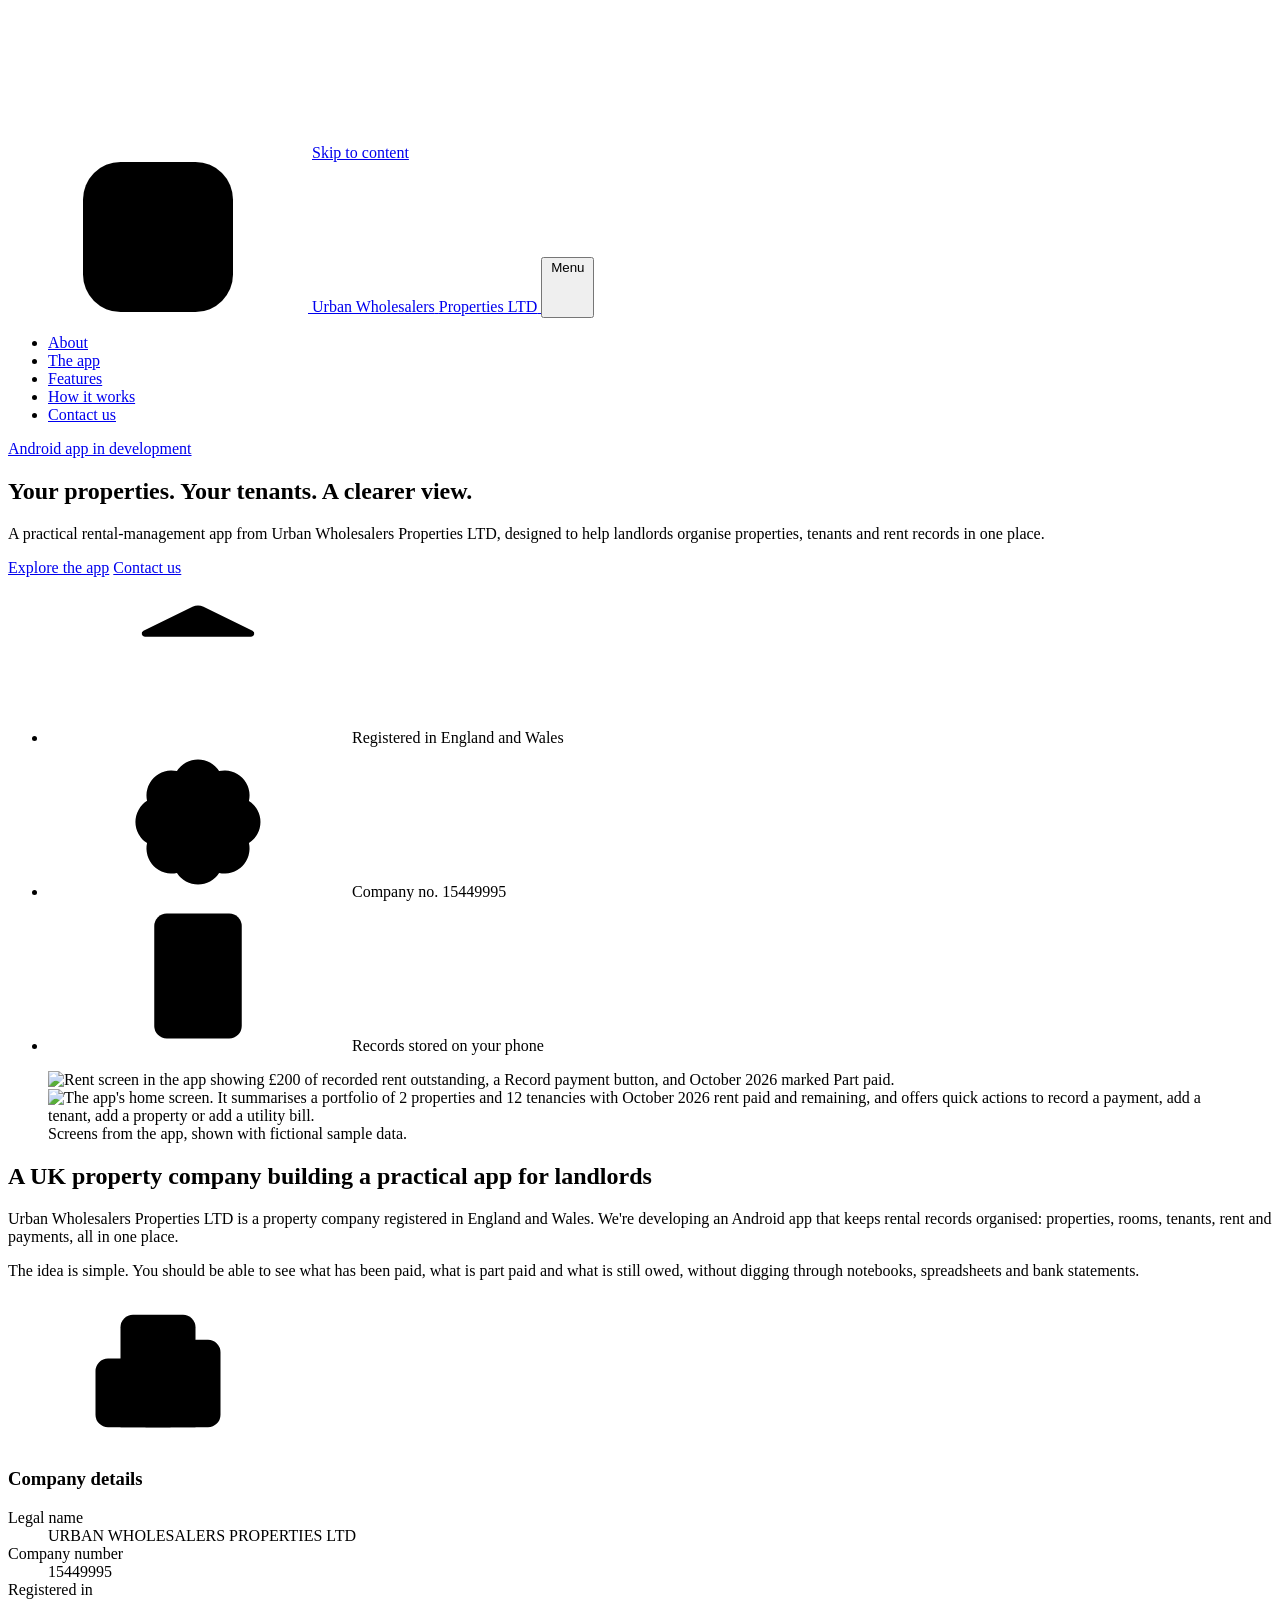
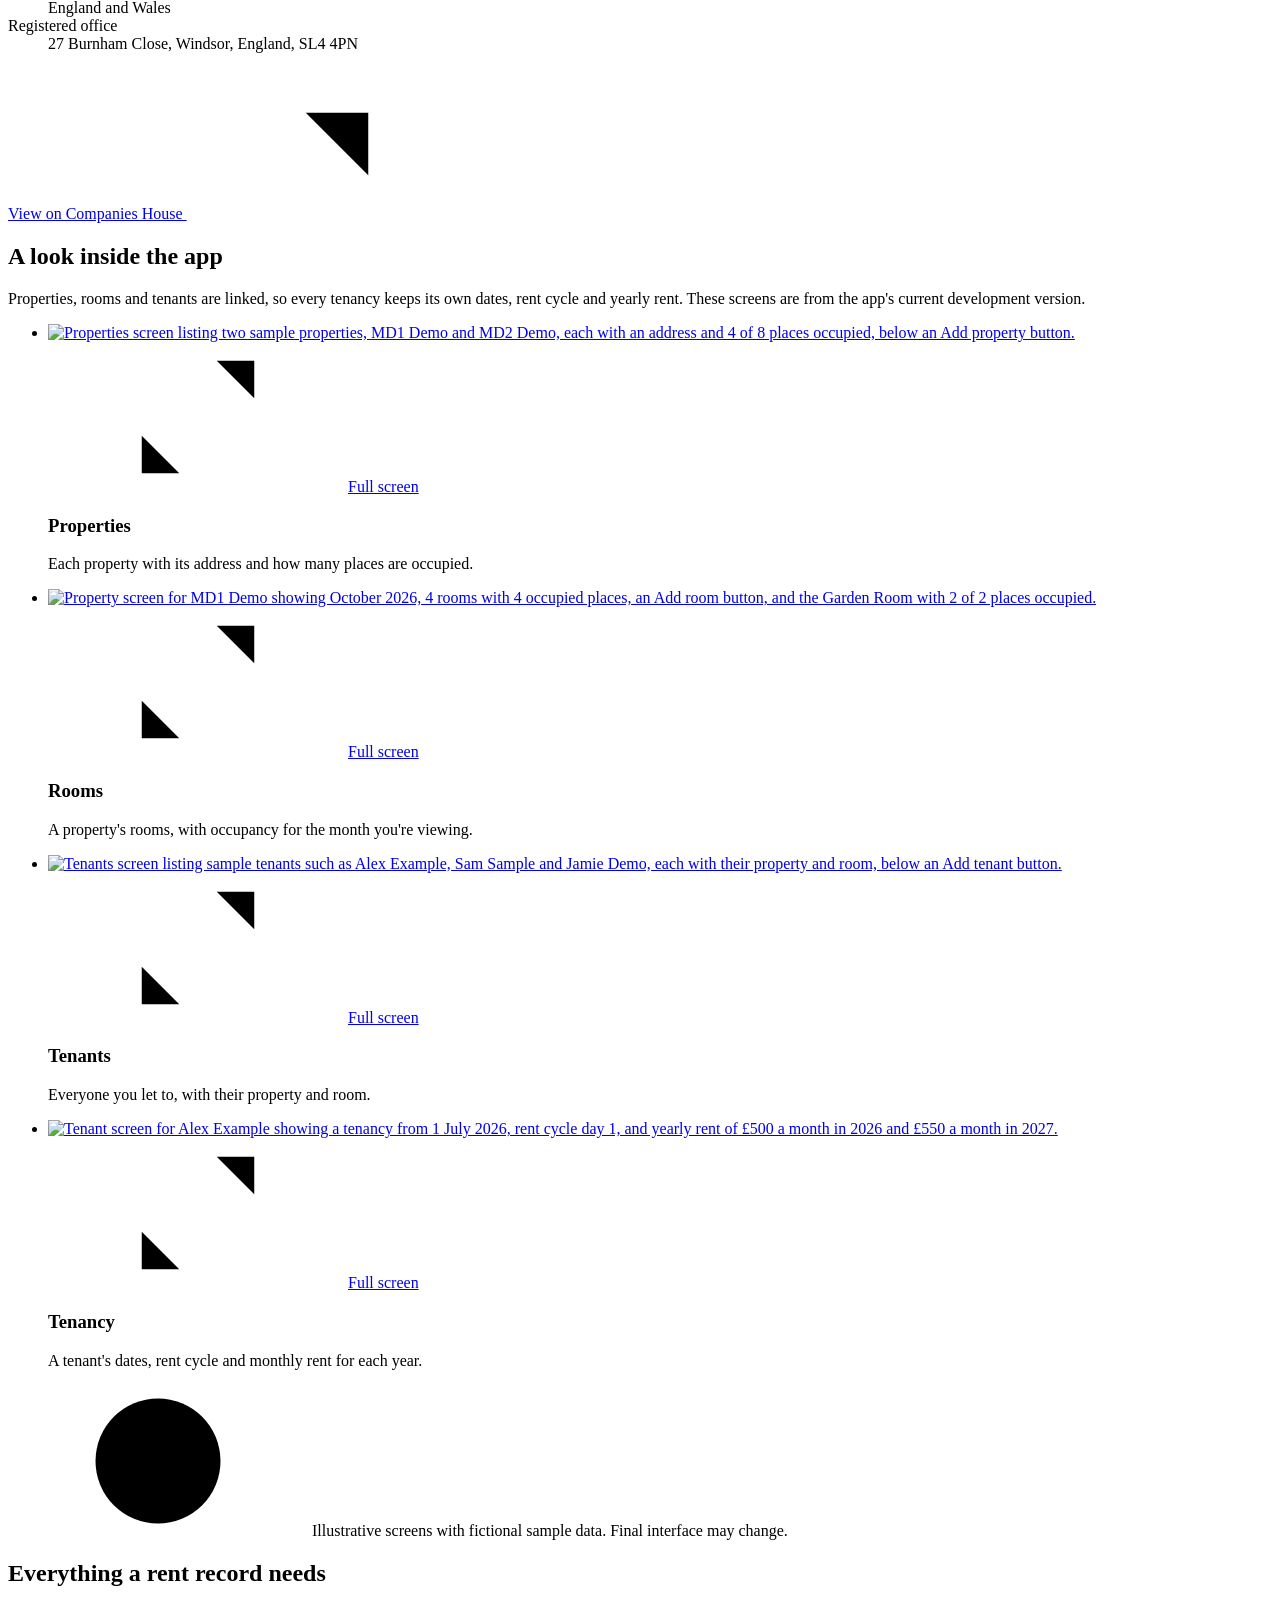
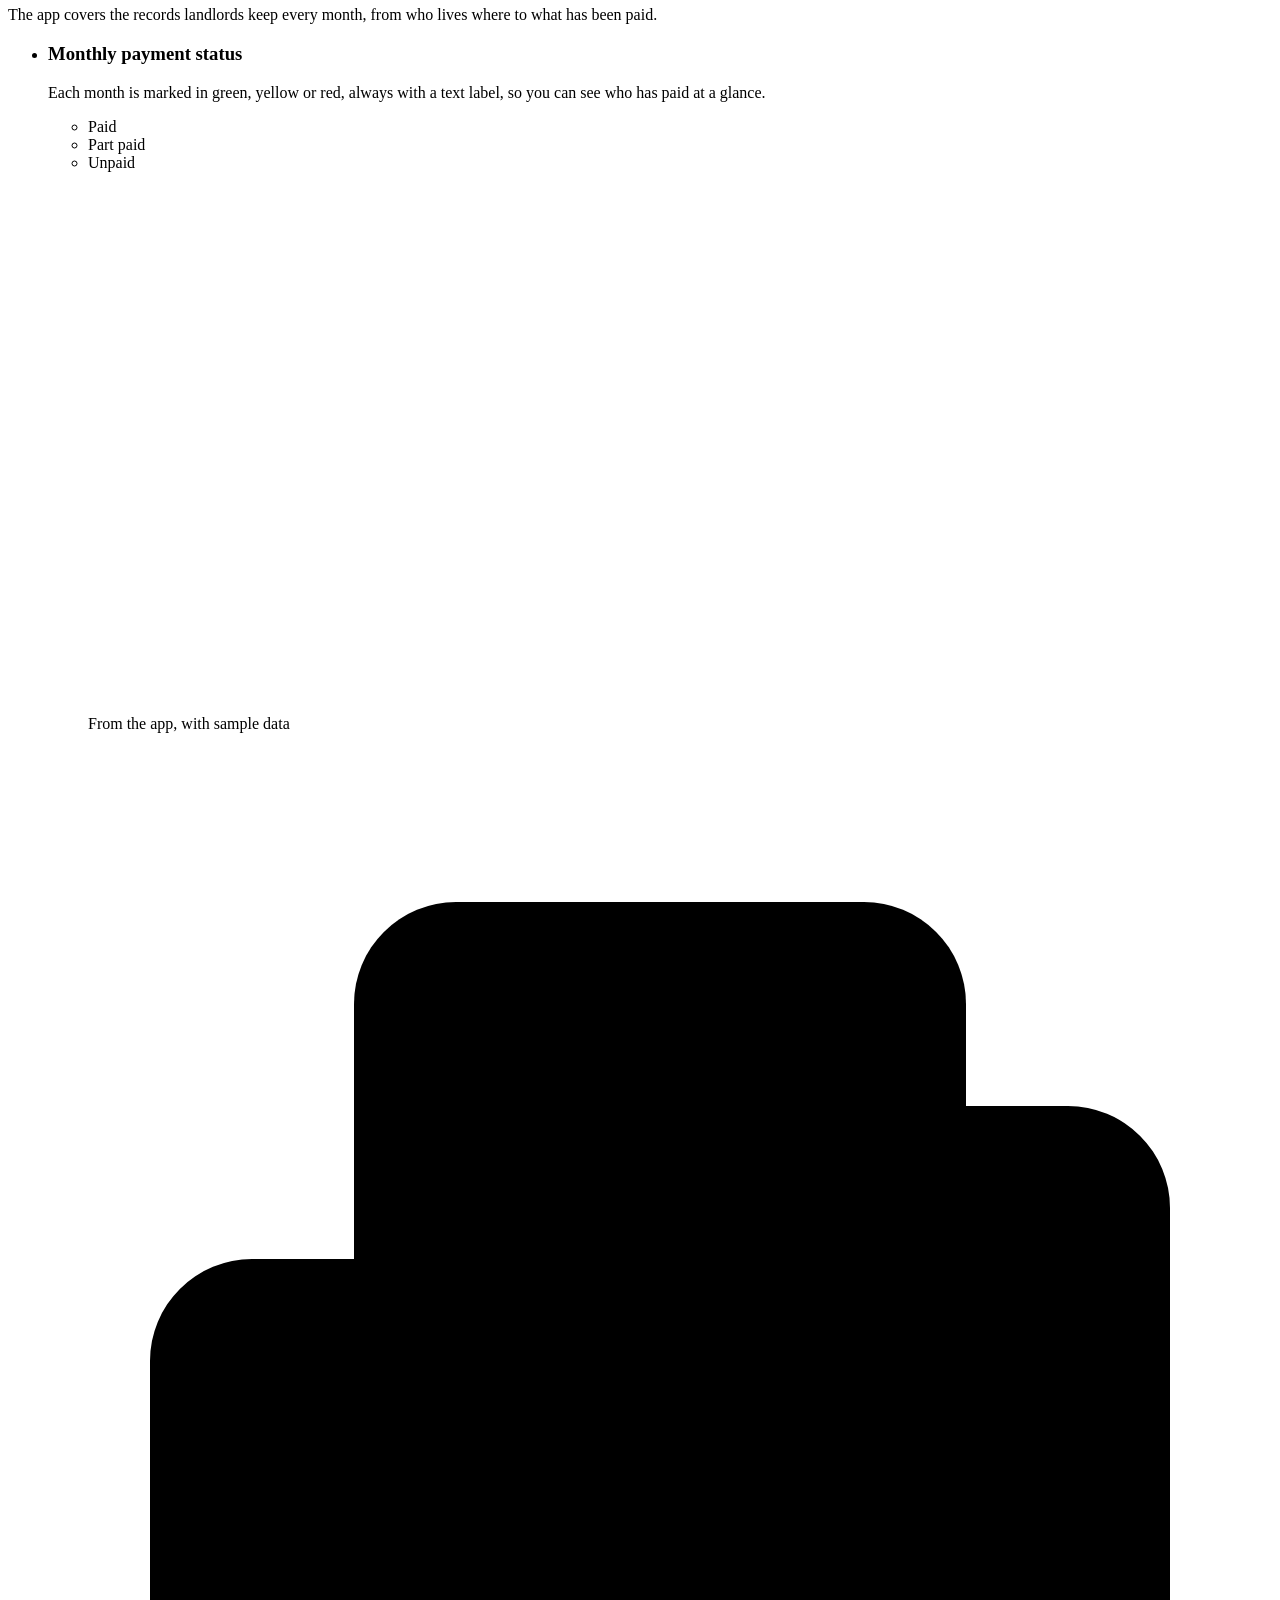
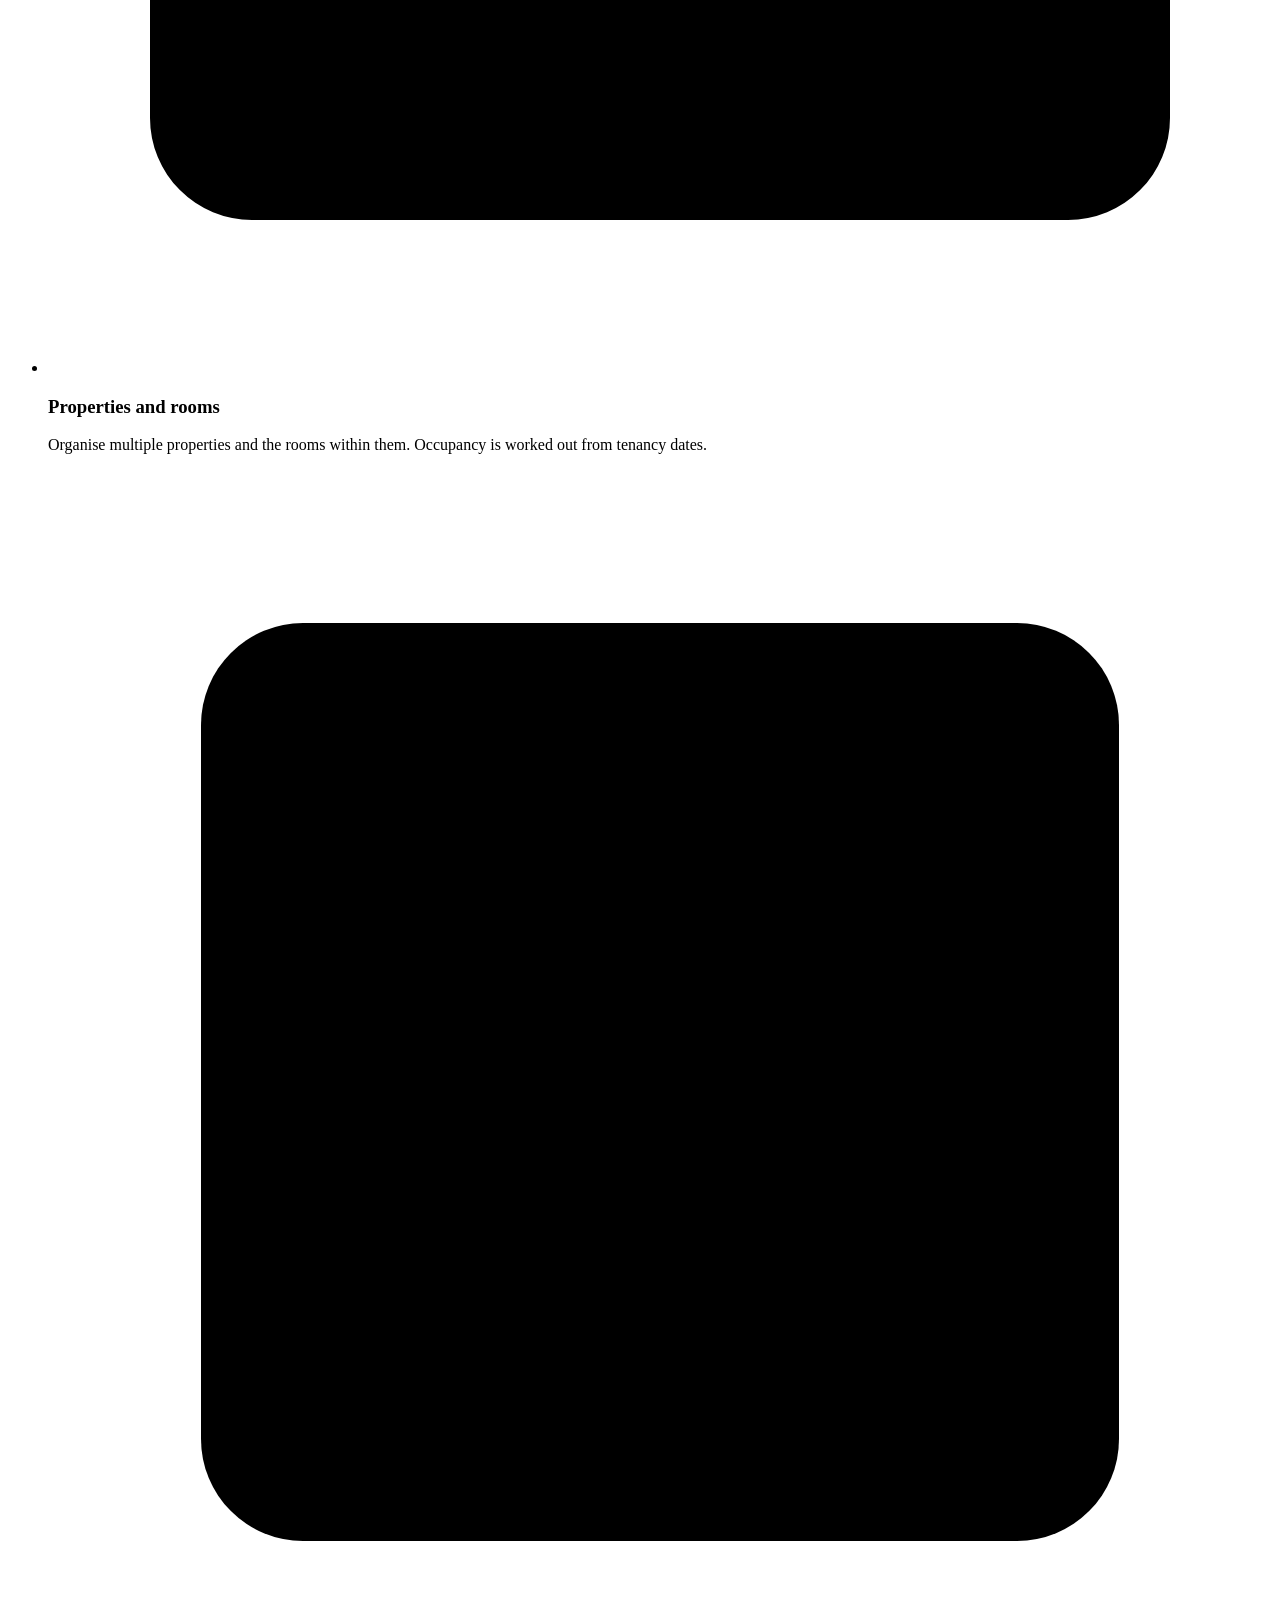
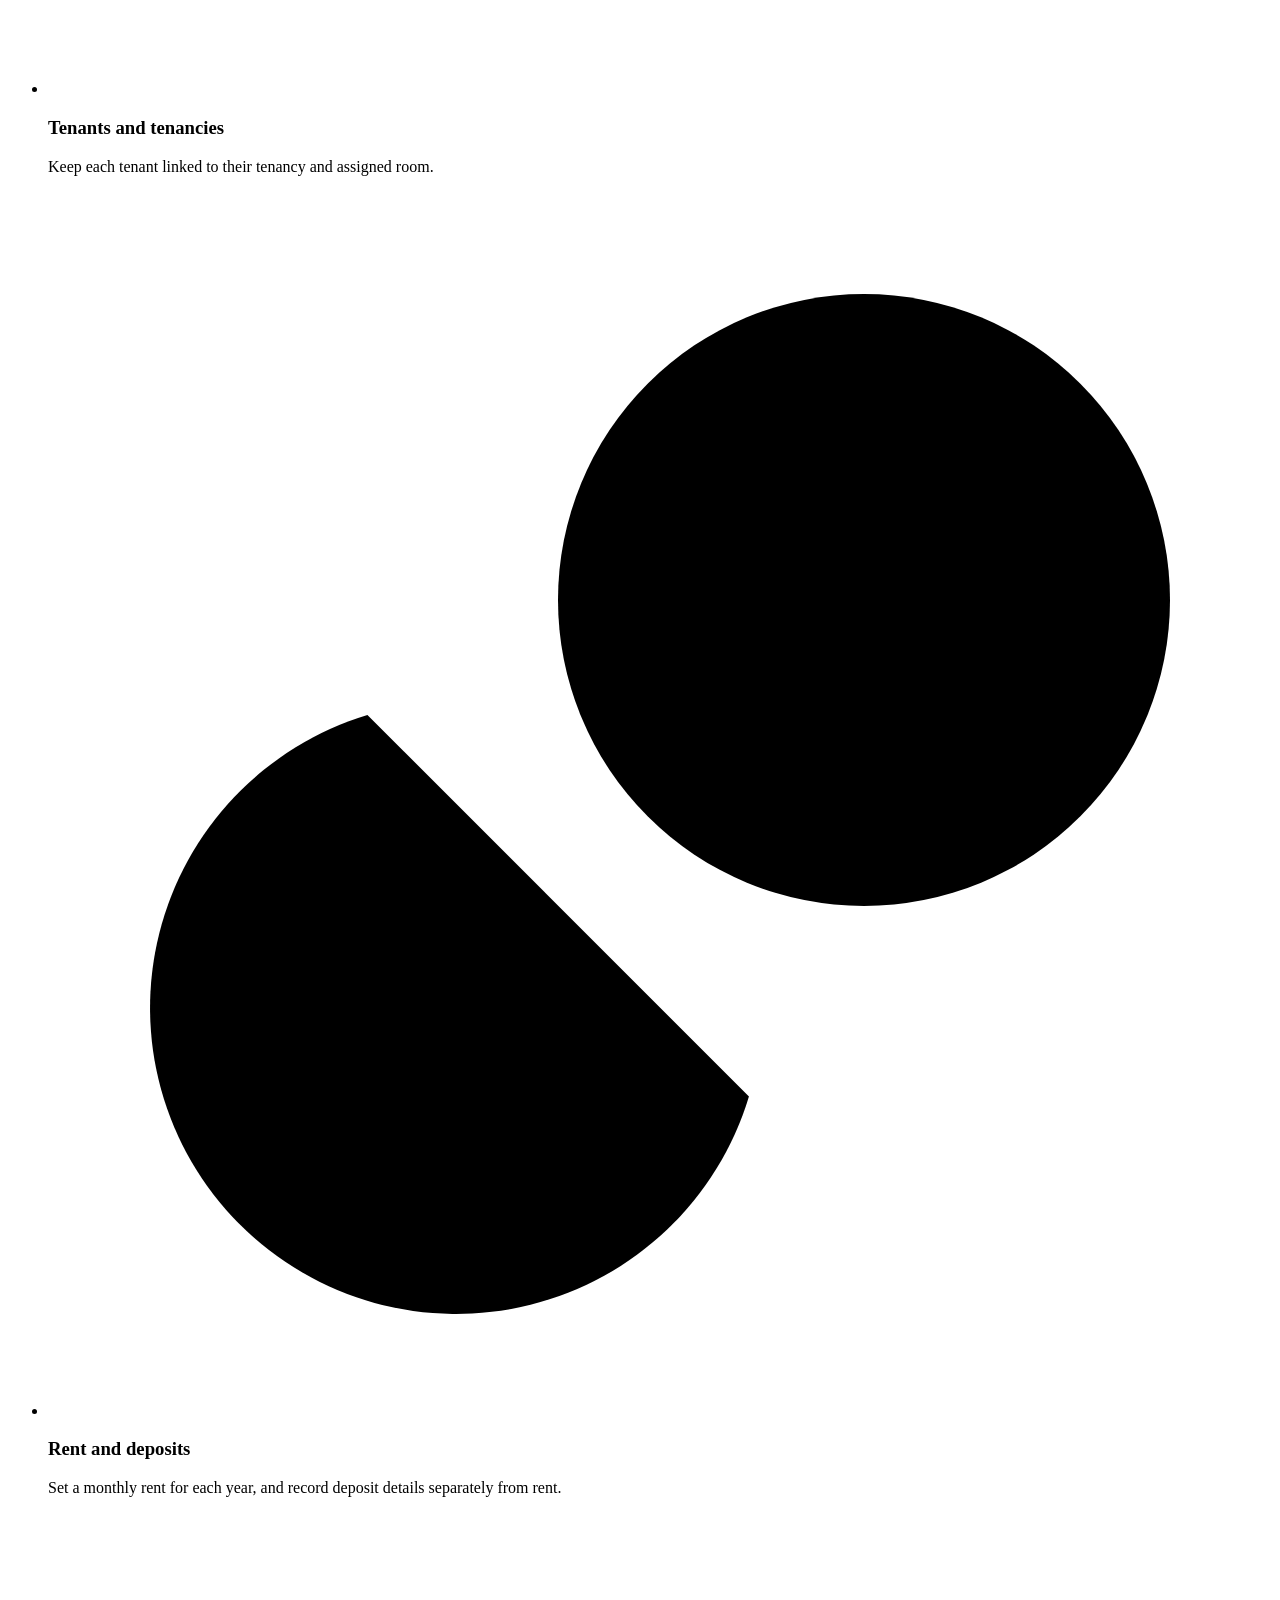
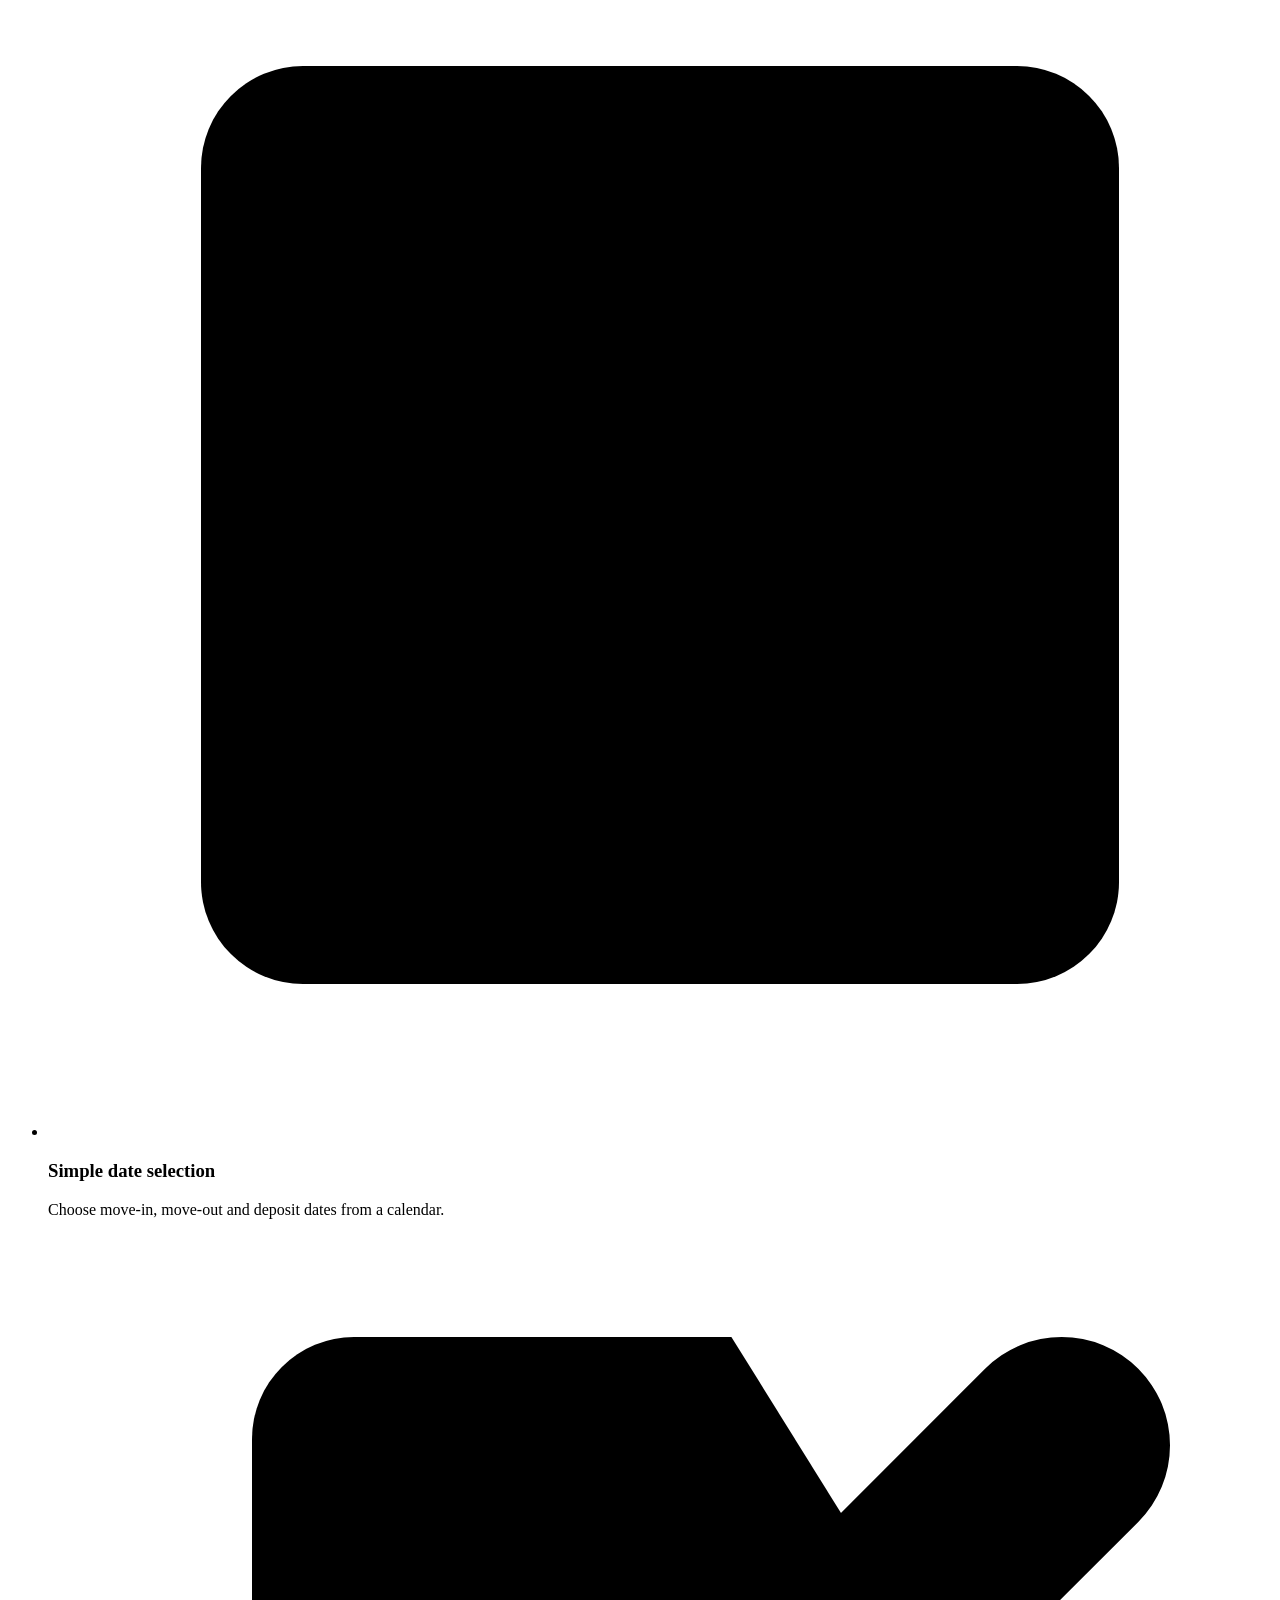
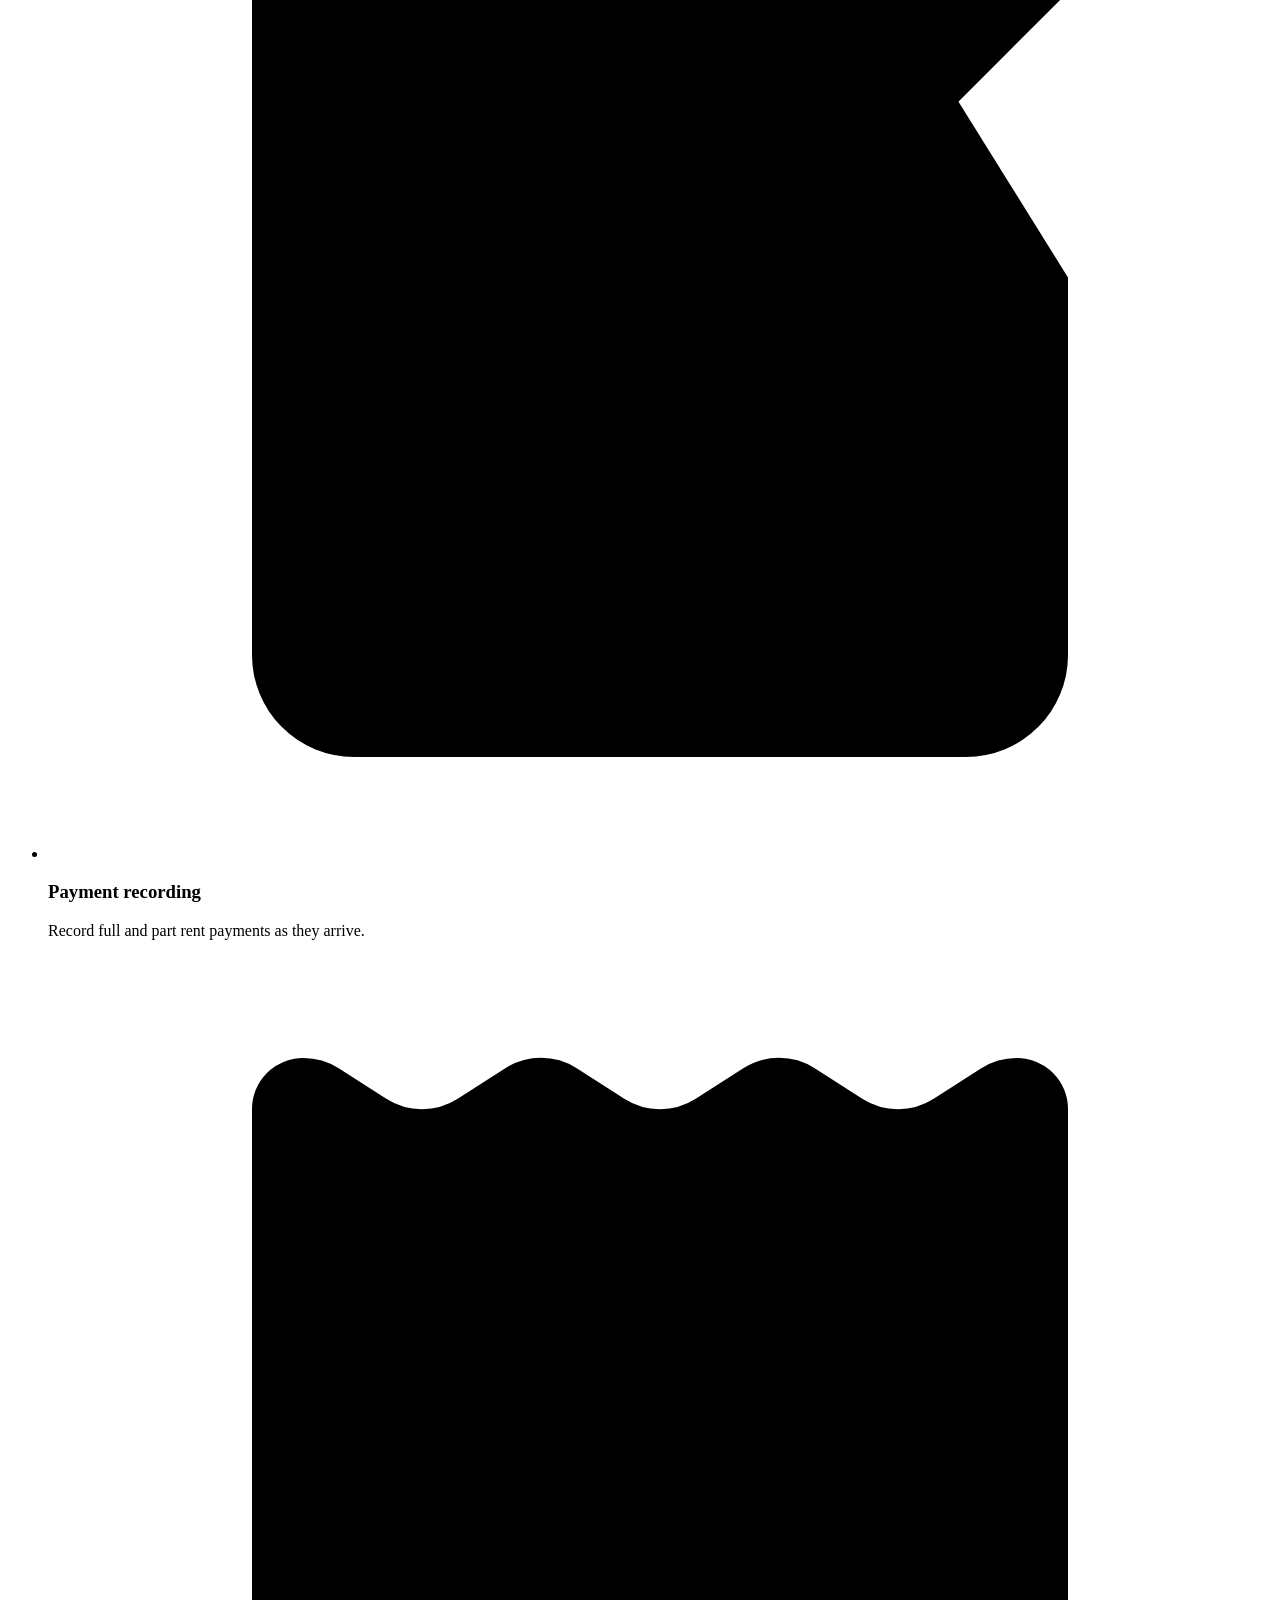
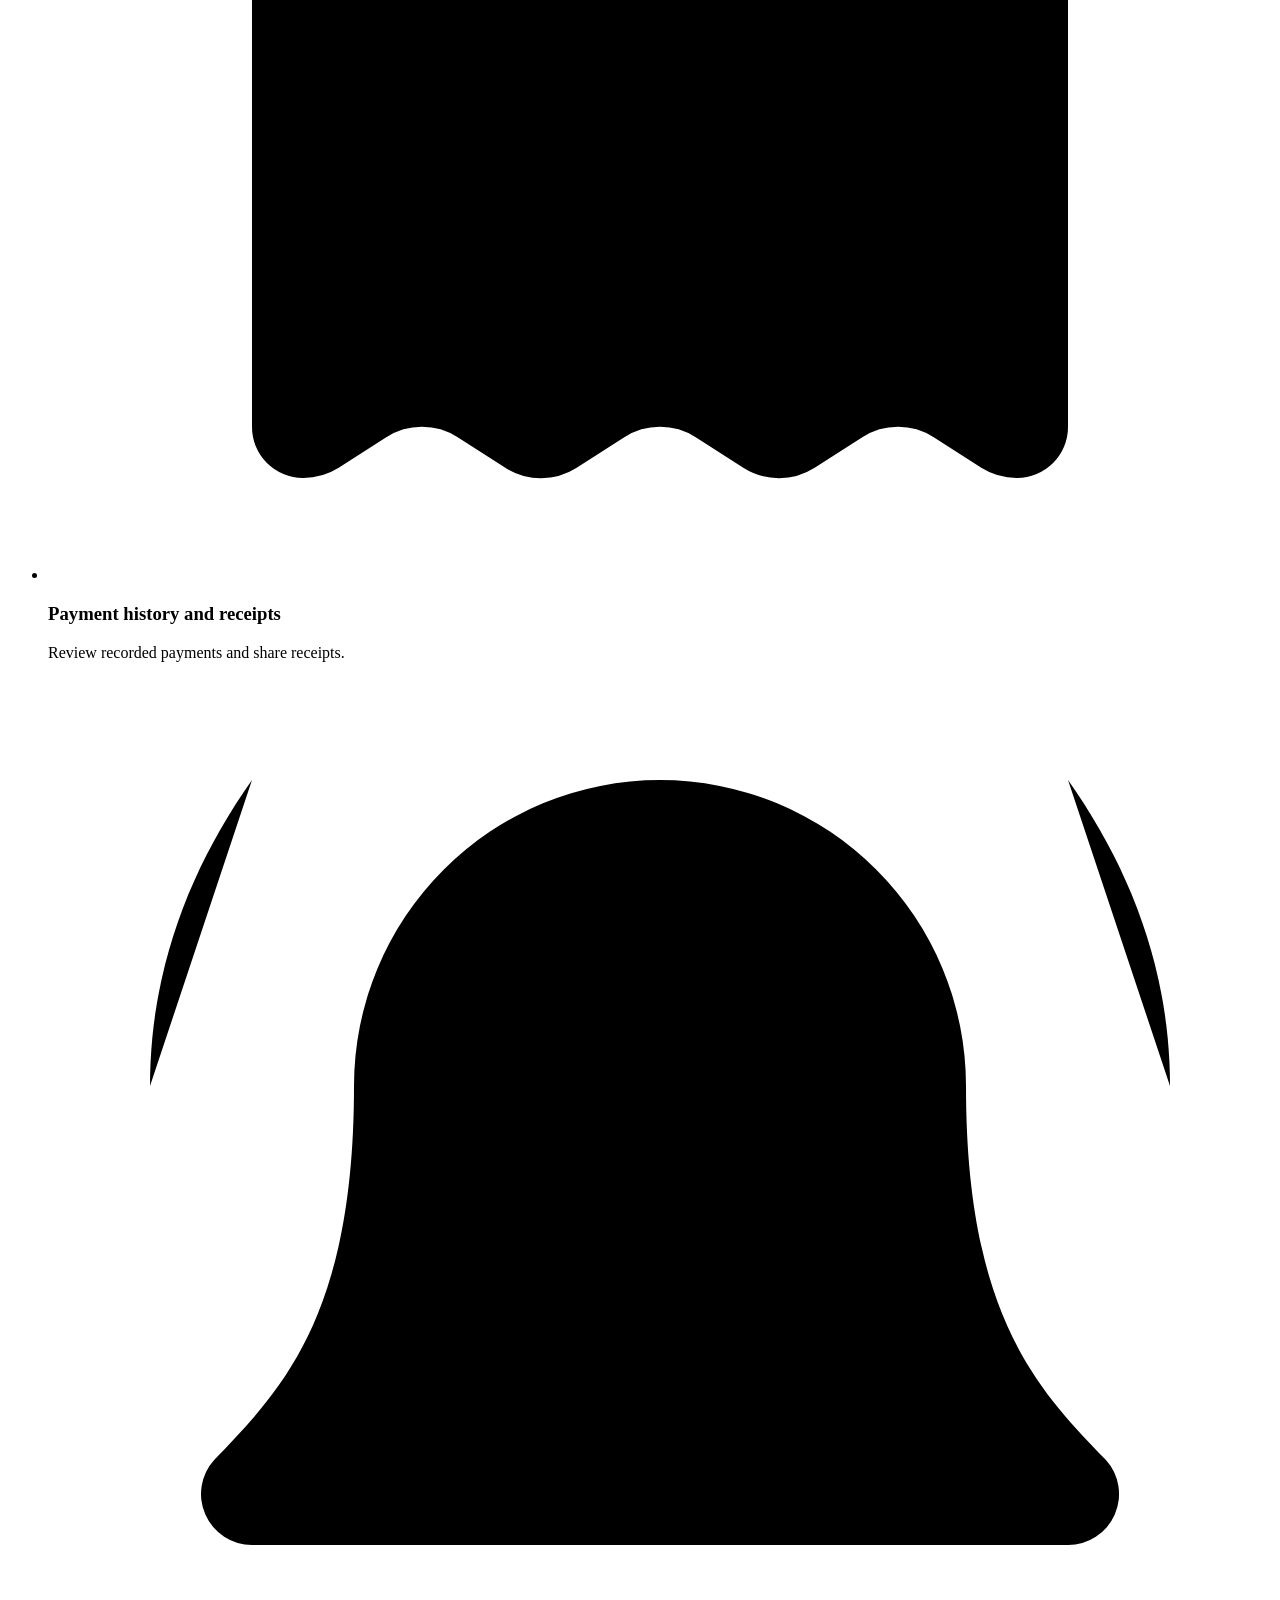
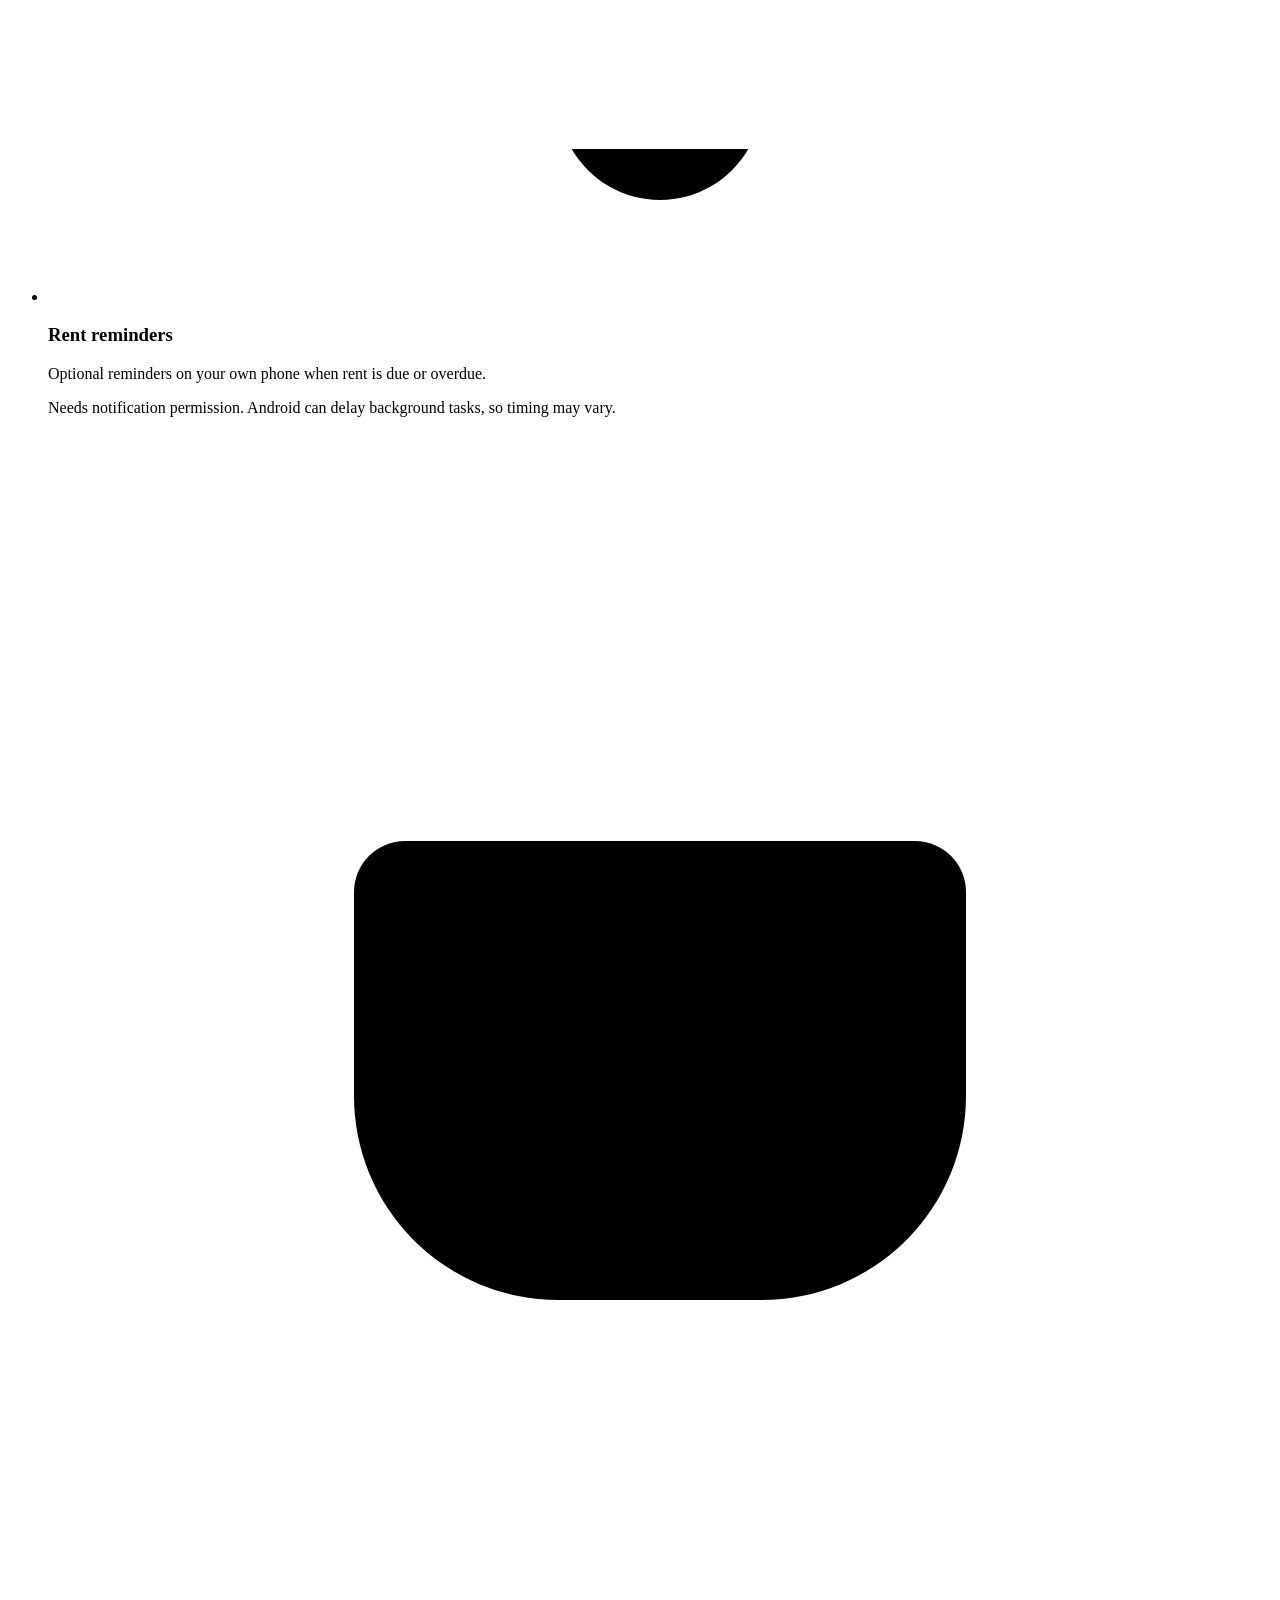
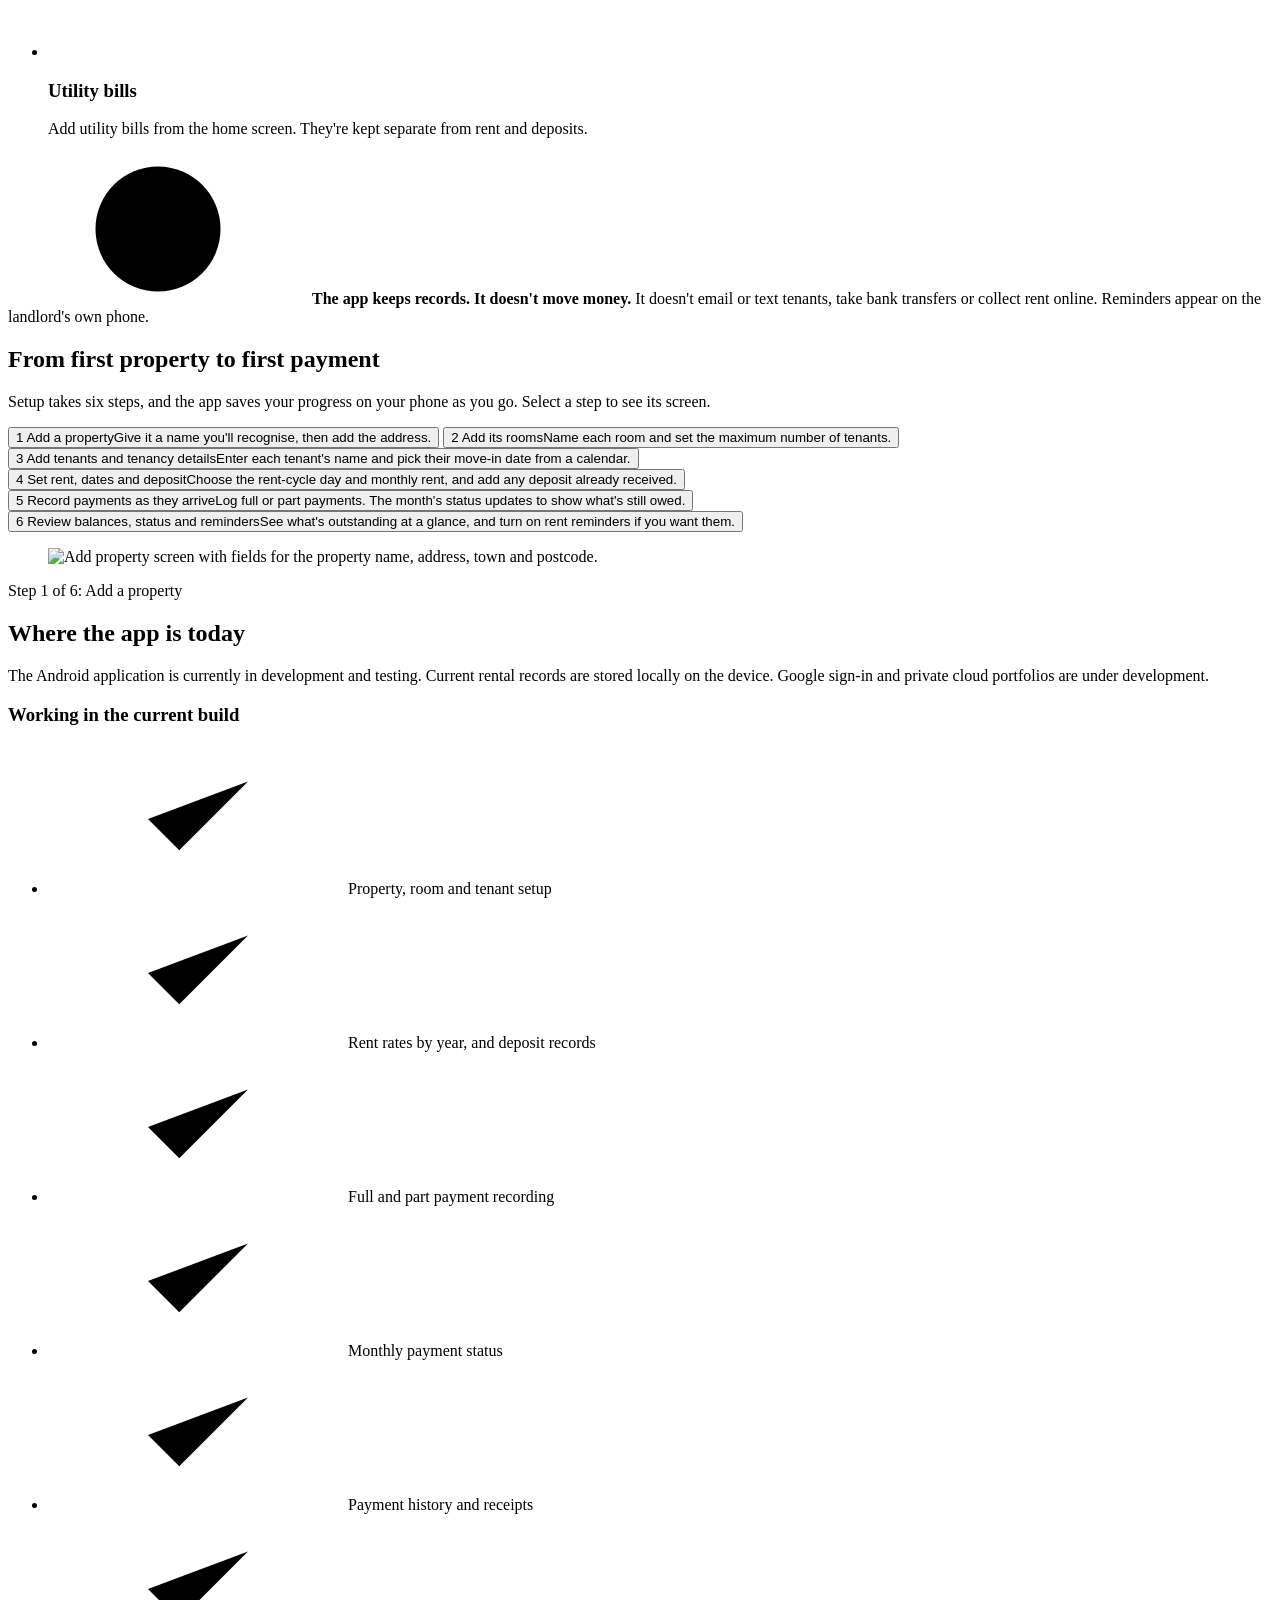
==== index.html @ 453fd973 "Add company website pages and site files Co-Authored-By: Claude Opus 5.5 <noreply@anthropic.com> Cl" ====
<!DOCTYPE html>
<html lang="en-GB">
<head>
  <meta charset="utf-8">
  <meta name="viewport" content="width=device-width, initial-scale=1">
  <title>Urban Wholesalers Properties LTD | Rental-management app for landlords</title>
  <meta name="description" content="UK property company developing an Android app that helps landlords keep properties, rooms, tenants, rent and payments organised in one place.">
  <meta name="theme-color" content="#FAF8F1">
  <meta name="color-scheme" content="light">

  <!-- Google Search Console (HTML tag method): paste the exact tag Google gives you on the line below. Never make one up. See README.md, step 4. -->

  <meta property="og:type" content="website">
  <meta property="og:site_name" content="Urban Wholesalers Properties LTD">
  <meta property="og:locale" content="en_GB">
  <meta property="og:title" content="Urban Wholesalers Properties LTD">
  <meta property="og:description" content="A practical rental-management app for landlords. Android app in development.">
  <!-- Turn these on once the site is live on your own domain: replace https://www.example.co.uk in the 3 tags below, then delete the START and END lines. See README.md, step 3. -->
  <!-- START social tags
  <link rel="canonical" href="https://www.example.co.uk/">
  <meta property="og:url" content="https://www.example.co.uk/">
  <meta property="og:image" content="https://www.example.co.uk/assets/img/social-card.png">
  <meta property="og:image:width" content="1200">
  <meta property="og:image:height" content="630">
  <meta property="og:image:alt" content="Urban Wholesalers Properties LTD: your properties, your tenants, a clearer view.">
  <meta name="twitter:card" content="summary_large_image">
  END social tags -->

  <link rel="icon" href="favicon.ico" sizes="32x32">
  <link rel="icon" href="favicon.svg" type="image/svg+xml">
  <link rel="apple-touch-icon" href="apple-touch-icon.png">
  <link rel="manifest" href="site.webmanifest">

  <link rel="preload" href="assets/fonts/newsreader-latin-var.woff2" as="font" type="font/woff2" crossorigin>
  <link rel="preload" href="assets/fonts/instrument-sans-latin-var.woff2" as="font" type="font/woff2" crossorigin>
  <link rel="stylesheet" href="assets/css/styles.css">
  <script>document.documentElement.classList.add('js')</script>
  <script src="assets/js/main.js" defer></script>

  <script type="application/ld+json">
  {
    "@context": "https://schema.org",
    "@type": "Organization",
    "name": "Urban Wholesalers Properties LTD",
    "legalName": "URBAN WHOLESALERS PROPERTIES LTD",
    "email": "Urbanpropertyltd@hotmail.com",
    "telephone": "+44 7717 131104",
    "address": {
      "@type": "PostalAddress",
      "streetAddress": "27 Burnham Close",
      "addressLocality": "Windsor",
      "postalCode": "SL4 4PN",
      "addressCountry": "GB"
    },
    "identifier": {
      "@type": "PropertyValue",
      "propertyID": "Companies House company number",
      "value": "15449995"
    }
  }
  </script>
</head>
<body>
  <svg class="sprite" aria-hidden="true" focusable="false" xmlns="http://www.w3.org/2000/svg">
    <symbol id="i-mark" viewBox="0 0 36 36">
      <rect class="mark-bg" width="36" height="36" rx="9"/>
      <g fill="none" stroke-width="2.1" stroke-linecap="round" stroke-linejoin="round" transform="translate(6 5.6)">
        <path class="mark-door" d="M15 21v-8a1 1 0 0 0-1-1h-4a1 1 0 0 0-1 1v8"/>
        <path class="mark-fg" d="M3 10a2 2 0 0 1 .709-1.528l7-6a2 2 0 0 1 2.582 0l7 6A2 2 0 0 1 21 10v9a2 2 0 0 1-2 2H5a2 2 0 0 1-2-2z"/>
      </g>
    </symbol>
    <symbol id="i-check" viewBox="0 0 24 24"><path d="M20 6 9 17l-5-5"/></symbol>
    <symbol id="i-progress" viewBox="0 0 24 24"><circle cx="12" cy="12" r="8.5"/><path d="M12 7.5V12l3 2"/></symbol>
    <symbol id="i-info" viewBox="0 0 24 24"><circle cx="12" cy="12" r="10"/><path d="M12 16v-4"/><path d="M12 8h.01"/></symbol>
    <symbol id="i-landmark" viewBox="0 0 24 24"><path d="M10 18v-7"/><path d="M11.119 2.205a2 2 0 0 1 1.762 0l7.84 3.846A.5.5 0 0 1 20.5 7h-17a.5.5 0 0 1-.22-.949z"/><path d="M14 18v-7"/><path d="M18 18v-7"/><path d="M3 22h18"/><path d="M6 18v-7"/></symbol>
    <symbol id="i-badge" viewBox="0 0 24 24"><path d="M3.85 8.62a4 4 0 0 1 4.78-4.77 4 4 0 0 1 6.74 0 4 4 0 0 1 4.78 4.78 4 4 0 0 1 0 6.74 4 4 0 0 1-4.77 4.78 4 4 0 0 1-6.75 0 4 4 0 0 1-4.78-4.77 4 4 0 0 1 0-6.76Z"/><path d="m16 9-5.5 5.5L8 12"/></symbol>
    <symbol id="i-phone-device" viewBox="0 0 24 24"><rect width="14" height="20" x="5" y="2" rx="2" ry="2"/><path d="M12 18h.01"/></symbol>
    <symbol id="i-building" viewBox="0 0 24 24"><path d="M10 12h4"/><path d="M10 8h4"/><path d="M14 21v-3a2 2 0 0 0-4 0v3"/><path d="M6 10H4a2 2 0 0 0-2 2v7a2 2 0 0 0 2 2h16a2 2 0 0 0 2-2V9a2 2 0 0 0-2-2h-2"/><path d="M6 21V5a2 2 0 0 1 2-2h8a2 2 0 0 1 2 2v16"/></symbol>
    <symbol id="i-mail" viewBox="0 0 24 24"><path d="m22 7-8.991 5.727a2 2 0 0 1-2.009 0L2 7"/><rect x="2" y="4" width="20" height="16" rx="2"/></symbol>
    <symbol id="i-phone" viewBox="0 0 24 24"><path d="M13.832 16.568a1 1 0 0 0 1.213-.303l.355-.465A2 2 0 0 1 17 15h3a2 2 0 0 1 2 2v3a2 2 0 0 1-2 2A18 18 0 0 1 2 4a2 2 0 0 1 2-2h3a2 2 0 0 1 2 2v3a2 2 0 0 1-.8 1.6l-.468.351a1 1 0 0 0-.292 1.233 14 14 0 0 0 6.392 6.384"/></symbol>
    <symbol id="i-pin" viewBox="0 0 24 24"><path d="M20 10c0 4.993-5.539 10.193-7.399 11.799a1 1 0 0 1-1.202 0C9.539 20.193 4 14.993 4 10a8 8 0 0 1 16 0"/><circle cx="12" cy="10" r="3"/></symbol>
    <symbol id="i-arrow" viewBox="0 0 24 24"><path d="M7 7h10v10"/><path d="M7 17 17 7"/></symbol>
    <symbol id="i-expand" viewBox="0 0 24 24"><path d="M15 3h6v6"/><path d="m21 3-7 7"/><path d="m3 21 7-7"/><path d="M9 21H3v-6"/></symbol>
  </svg>

  <a class="skip-link" href="#main">Skip to content</a>

  <header class="site-header">
    <div class="wrap site-header__inner">
      <a class="brand" href="#top">
        <svg class="brand__mark" aria-hidden="true" focusable="false"><use href="#i-mark"/></svg>
        <span class="brand__text">
          <span class="brand__name">Urban Wholesalers</span>
          <span class="brand__sub">Properties LTD</span>
        </span>
      </a>

      <button class="nav-toggle" type="button" aria-expanded="false" aria-controls="site-nav">
        <span class="nav-toggle__label">Menu</span>
        <svg class="nav-toggle__icon" viewBox="0 0 24 24" aria-hidden="true" focusable="false">
          <path class="nav-toggle__open" d="M4 7h16M4 12h16M4 17h16"/>
          <path class="nav-toggle__close" d="M18 6 6 18M6 6l12 12"/>
        </svg>
      </button>

      <nav class="site-nav" id="site-nav" aria-label="Main">
        <ul class="site-nav__list" role="list">
          <li><a class="site-nav__link" href="#about">About</a></li>
          <li><a class="site-nav__link" href="#app">The app</a></li>
          <li><a class="site-nav__link" href="#features">Features</a></li>
          <li><a class="site-nav__link" href="#how-it-works">How it works</a></li>
          <li><a class="site-nav__cta" href="#contact">Contact us</a></li>
        </ul>
      </nav>
    </div>
  </header>

  <main id="main">

    <!-- Hero -->
    <section class="hero" aria-labelledby="hero-title">
      <div class="wrap hero__grid">
        <div class="hero__copy">
          <a class="status-pill" href="#status">
            <span class="status-pill__dot" aria-hidden="true"></span>
            Android app in development
          </a>
          <h1 class="hero__title" id="hero-title">
            <span class="hero__line">Your properties.</span>
            <span class="hero__line">Your tenants.</span>
            <span class="hero__line">A clearer view.</span>
          </h1>
          <p class="hero__lead">A practical rental-management app from Urban Wholesalers Properties LTD, designed to help landlords organise properties, tenants and rent records in one place.</p>
          <div class="hero__actions">
            <a class="btn btn--primary" href="#app">Explore the app</a>
            <a class="btn btn--secondary" href="#contact">Contact us</a>
          </div>
          <ul class="trust" role="list">
            <li class="trust__item">
              <svg class="trust__icon" aria-hidden="true" focusable="false"><use href="#i-landmark"/></svg>
              <span>Registered in England and Wales</span>
            </li>
            <li class="trust__item">
              <svg class="trust__icon" aria-hidden="true" focusable="false"><use href="#i-badge"/></svg>
              <span>Company no. 15449995</span>
            </li>
            <li class="trust__item">
              <svg class="trust__icon" aria-hidden="true" focusable="false"><use href="#i-phone-device"/></svg>
              <span>Records stored on your phone</span>
            </li>
          </ul>
        </div>

        <figure class="hero__visual">
          <div class="showcase">
            <picture class="showcase__phone showcase__phone--back">
              <source type="image/webp" srcset="assets/img/phone-payment-hero-408.webp 408w, assets/img/phone-payment-hero-816.webp 816w, assets/img/phone-payment-hero-1224.webp 1224w" sizes="(min-width: 1264px) 260px, (min-width: 960px) 22vw, 50vw">
              <img src="assets/img/phone-payment-hero.png" width="408" height="505" decoding="async"
                   alt="Rent screen in the app showing £200 of recorded rent outstanding, a Record payment button, and October 2026 marked Part paid.">
            </picture>
            <picture class="showcase__phone showcase__phone--front">
              <source type="image/webp" srcset="assets/img/phone-home-408.webp 408w, assets/img/phone-home-816.webp 816w, assets/img/phone-home-1224.webp 1224w" sizes="(min-width: 1264px) 310px, (min-width: 960px) 26vw, 62vw">
              <img src="assets/img/phone-home.png" width="408" height="566" fetchpriority="high"
                   alt="The app's home screen. It summarises a portfolio of 2 properties and 12 tenancies with October 2026 rent paid and remaining, and offers quick actions to record a payment, add a tenant, add a property or add a utility bill.">
            </picture>
          </div>
          <figcaption class="hero__caption">Screens from the app, shown with fictional sample data.</figcaption>
        </figure>
      </div>
    </section>

    <!-- About -->
    <section class="section section--about" id="about" aria-labelledby="about-title">
      <div class="wrap about">
        <div class="about__copy">
          <h2 id="about-title">A UK property company building a practical app for landlords</h2>
          <p>Urban Wholesalers Properties LTD is a property company registered in England and Wales. We're developing an Android app that keeps rental records organised: properties, rooms, tenants, rent and payments, all in one place.</p>
          <p>The idea is simple. You should be able to see what has been paid, what is part paid and what is still owed, without digging through notebooks, spreadsheets and bank statements.</p>
        </div>

        <aside class="company-card" aria-labelledby="company-card-title">
          <div class="company-card__head">
            <span class="icon-tile" aria-hidden="true"><svg><use href="#i-building"/></svg></span>
            <h3 class="company-card__title" id="company-card-title">Company details</h3>
          </div>
          <dl class="details">
            <div class="details__row">
              <dt>Legal name</dt>
              <dd>URBAN WHOLESALERS PROPERTIES LTD</dd>
            </div>
            <div class="details__row">
              <dt>Company number</dt>
              <dd>15449995</dd>
            </div>
            <div class="details__row">
              <dt>Registered in</dt>
              <dd>England and Wales</dd>
            </div>
            <div class="details__row">
              <dt>Registered office</dt>
              <dd>27 Burnham Close, Windsor, England, <span class="nowrap">SL4 4PN</span></dd>
            </div>
          </dl>
          <a class="company-card__link" href="https://find-and-update.company-information.service.gov.uk/company/15449995">
            View on Companies House
            <svg aria-hidden="true" focusable="false"><use href="#i-arrow"/></svg>
          </a>
        </aside>
      </div>
    </section>

    <!-- The app -->
    <section class="section section--sage" id="app" aria-labelledby="app-title">
      <div class="wrap">
        <div class="section-head section-head--split">
          <h2 id="app-title">A look inside the app</h2>
          <p>Properties, rooms and tenants are linked, so every tenancy keeps its own dates, rent cycle and yearly rent. These screens are from the app's current development version.</p>
        </div>

        <ul class="app-grid" role="list" aria-label="App screens">
          <li class="app-card">
            <a class="app-card__stage" href="assets/img/screen-properties-960.webp" data-lightbox>
              <picture class="app-card__phone">
                <source type="image/webp" srcset="assets/img/phone-properties-408.webp 408w, assets/img/phone-properties-816.webp 816w" sizes="(min-width: 1264px) 238px, (min-width: 900px) 19vw, (min-width: 600px) 40vw, 66vw">
                <img src="assets/img/phone-properties.png" width="408" height="578" loading="lazy" decoding="async"
                     alt="Properties screen listing two sample properties, MD1 Demo and MD2 Demo, each with an address and 4 of 8 places occupied, below an Add property button.">
              </picture>
              <span class="app-card__zoom"><svg aria-hidden="true" focusable="false"><use href="#i-expand"/></svg>Full screen</span>
            </a>
            <h3 class="app-card__title">Properties</h3>
            <p class="app-card__text">Each property with its address and how many places are occupied.</p>
          </li>
          <li class="app-card">
            <a class="app-card__stage" href="assets/img/screen-property-960.webp" data-lightbox>
              <picture class="app-card__phone">
                <source type="image/webp" srcset="assets/img/phone-property-408.webp 408w, assets/img/phone-property-816.webp 816w" sizes="(min-width: 1264px) 238px, (min-width: 900px) 19vw, (min-width: 600px) 40vw, 66vw">
                <img src="assets/img/phone-property.png" width="408" height="578" loading="lazy" decoding="async"
                     alt="Property screen for MD1 Demo showing October 2026, 4 rooms with 4 occupied places, an Add room button, and the Garden Room with 2 of 2 places occupied.">
              </picture>
              <span class="app-card__zoom"><svg aria-hidden="true" focusable="false"><use href="#i-expand"/></svg>Full screen</span>
            </a>
            <h3 class="app-card__title">Rooms</h3>
            <p class="app-card__text">A property's rooms, with occupancy for the month you're viewing.</p>
          </li>
          <li class="app-card">
            <a class="app-card__stage" href="assets/img/screen-tenants-960.webp" data-lightbox>
              <picture class="app-card__phone">
                <source type="image/webp" srcset="assets/img/phone-tenants-408.webp 408w, assets/img/phone-tenants-816.webp 816w" sizes="(min-width: 1264px) 238px, (min-width: 900px) 19vw, (min-width: 600px) 40vw, 66vw">
                <img src="assets/img/phone-tenants.png" width="408" height="578" loading="lazy" decoding="async"
                     alt="Tenants screen listing sample tenants such as Alex Example, Sam Sample and Jamie Demo, each with their property and room, below an Add tenant button.">
              </picture>
              <span class="app-card__zoom"><svg aria-hidden="true" focusable="false"><use href="#i-expand"/></svg>Full screen</span>
            </a>
            <h3 class="app-card__title">Tenants</h3>
            <p class="app-card__text">Everyone you let to, with their property and room.</p>
          </li>
          <li class="app-card">
            <a class="app-card__stage" href="assets/img/screen-tenancy-960.webp" data-lightbox>
              <picture class="app-card__phone">
                <source type="image/webp" srcset="assets/img/phone-tenancy-408.webp 408w, assets/img/phone-tenancy-816.webp 816w" sizes="(min-width: 1264px) 238px, (min-width: 900px) 19vw, (min-width: 600px) 40vw, 66vw">
                <img src="assets/img/phone-tenancy.png" width="408" height="578" loading="lazy" decoding="async"
                     alt="Tenant screen for Alex Example showing a tenancy from 1 July 2026, rent cycle day 1, and yearly rent of £500 a month in 2026 and £550 a month in 2027.">
              </picture>
              <span class="app-card__zoom"><svg aria-hidden="true" focusable="false"><use href="#i-expand"/></svg>Full screen</span>
            </a>
            <h3 class="app-card__title">Tenancy</h3>
            <p class="app-card__text">A tenant's dates, rent cycle and monthly rent for each year.</p>
          </li>
        </ul>

        <p class="sample-note">
          <svg class="sample-note__icon" aria-hidden="true" focusable="false"><use href="#i-info"/></svg>
          Illustrative screens with fictional sample data. Final interface may change.
        </p>
      </div>
    </section>

    <!-- Features -->
    <section class="section" id="features" aria-labelledby="features-title">
      <div class="wrap">
        <div class="section-head section-head--split">
          <h2 id="features-title">Everything a rent record needs</h2>
          <p>The app covers the records landlords keep every month, from who lives where to what has been paid.</p>
        </div>

        <ul class="bento" role="list">
          <li class="bento__item bento__item--feature">
            <div class="feature-hero__copy">
              <h3 class="feature-hero__title">Monthly payment status</h3>
              <p>Each month is marked in green, yellow or red, always with a text label, so you can see who has paid at a glance.</p>
              <ul class="pills" role="list">
                <li><span class="pill pill--paid">Paid</span></li>
                <li><span class="pill pill--part">Part paid</span></li>
                <li><span class="pill pill--unpaid">Unpaid</span></li>
              </ul>
            </div>
            <figure class="snippet">
              <picture>
                <source type="image/webp" srcset="assets/img/status-snippet-480.webp 480w, assets/img/status-snippet-960.webp 960w" sizes="(min-width: 1264px) 500px, (min-width: 600px) 44vw, 80vw">
                <img src="assets/img/status-snippet.jpg" width="960" height="523" loading="lazy" decoding="async"
                     alt="From the app: October 2026 marked Part paid, with £500 due, £300 paid, £200 remaining, and the month flagged as overdue.">
              </picture>
              <figcaption>From the app, with sample data</figcaption>
            </figure>
          </li>
          <li class="bento__item">
            <span class="icon-tile" aria-hidden="true"><svg viewBox="0 0 24 24"><path d="M10 12h4"/><path d="M10 8h4"/><path d="M14 21v-3a2 2 0 0 0-4 0v3"/><path d="M6 10H4a2 2 0 0 0-2 2v7a2 2 0 0 0 2 2h16a2 2 0 0 0 2-2V9a2 2 0 0 0-2-2h-2"/><path d="M6 21V5a2 2 0 0 1 2-2h8a2 2 0 0 1 2 2v16"/></svg></span>
            <h3 class="bento__title">Properties and rooms</h3>
            <p>Organise multiple properties and the rooms within them. Occupancy is worked out from tenancy dates.</p>
          </li>
          <li class="bento__item">
            <span class="icon-tile" aria-hidden="true"><svg viewBox="0 0 24 24"><path d="M16 2v2"/><path d="M17.915 21a6 6 0 1 0-12 0"/><path d="M8 2v2"/><circle cx="12" cy="11" r="4"/><rect x="3" y="3" width="18" height="18" rx="2"/></svg></span>
            <h3 class="bento__title">Tenants and tenancies</h3>
            <p>Keep each tenant linked to their tenancy and assigned room.</p>
          </li>
          <li class="bento__item">
            <span class="icon-tile" aria-hidden="true"><svg viewBox="0 0 24 24"><path d="M13.744 17.736a6 6 0 1 1-7.48-7.48"/><path d="M15 6h1v4"/><path d="m6.134 14.768.866-.5 2 3.464"/><circle cx="16" cy="8" r="6"/></svg></span>
            <h3 class="bento__title">Rent and deposits</h3>
            <p>Set a monthly rent for each year, and record deposit details separately from rent.</p>
          </li>
          <li class="bento__item">
            <span class="icon-tile" aria-hidden="true"><svg viewBox="0 0 24 24"><path d="M8 2v3"/><path d="M16 2v3"/><rect x="3" y="3" width="18" height="18" rx="2"/><path d="M3 9h18"/><path d="M8 13h.01"/><path d="M12 13h.01"/><path d="M16 13h.01"/><path d="M8 17h.01"/><path d="M12 17h.01"/><path d="M16 17h.01"/></svg></span>
            <h3 class="bento__title">Simple date selection</h3>
            <p>Choose move-in, move-out and deposit dates from a calendar.</p>
          </li>
          <li class="bento__item">
            <span class="icon-tile" aria-hidden="true"><svg viewBox="0 0 24 24"><path d="M13.4 2H6a2 2 0 0 0-2 2v16a2 2 0 0 0 2 2h12a2 2 0 0 0 2-2v-7.4"/><path d="M2 6h4"/><path d="M2 10h4"/><path d="M2 14h4"/><path d="M2 18h4"/><path d="M21.378 5.626a1 1 0 1 0-3.004-3.004l-5.01 5.012a2 2 0 0 0-.506.854l-.837 2.87a.5.5 0 0 0 .62.62l2.87-.837a2 2 0 0 0 .854-.506z"/></svg></span>
            <h3 class="bento__title">Payment recording</h3>
            <p>Record full and part rent payments as they arrive.</p>
          </li>
          <li class="bento__item">
            <span class="icon-tile" aria-hidden="true"><svg viewBox="0 0 24 24"><path d="M10 17V9.5a1 1 0 0 1 5 0"/><path d="M4 3a1 1 0 0 1 1-1 1.3 1.3 0 0 1 .7.2l.933.6a1.3 1.3 0 0 0 1.4 0l.934-.6a1.3 1.3 0 0 1 1.4 0l.933.6a1.3 1.3 0 0 0 1.4 0l.933-.6a1.3 1.3 0 0 1 1.4 0l.934.6a1.3 1.3 0 0 0 1.4 0l.933-.6A1.3 1.3 0 0 1 19 2a1 1 0 0 1 1 1v18a1 1 0 0 1-1 1 1.3 1.3 0 0 1-.7-.2l-.933-.6a1.3 1.3 0 0 0-1.4 0l-.934.6a1.3 1.3 0 0 1-1.4 0l-.933-.6a1.3 1.3 0 0 0-1.4 0l-.933.6a1.3 1.3 0 0 1-1.4 0l-.934-.6a1.3 1.3 0 0 0-1.4 0l-.933.6a1.3 1.3 0 0 1-.7.2 1 1 0 0 1-1-1z"/><path d="M8 13h5"/><path d="M8 17h7"/></svg></span>
            <h3 class="bento__title">Payment history and receipts</h3>
            <p>Review recorded payments and share receipts.</p>
          </li>
          <li class="bento__item">
            <span class="icon-tile" aria-hidden="true"><svg viewBox="0 0 24 24"><path d="M10.268 21a2 2 0 0 0 3.464 0"/><path d="M22 8c0-2.3-.8-4.3-2-6"/><path d="M3.262 15.326A1 1 0 0 0 4 17h16a1 1 0 0 0 .74-1.673C19.41 13.956 18 12.499 18 8A6 6 0 0 0 6 8c0 4.499-1.411 5.956-2.738 7.326"/><path d="M4 2C2.8 3.7 2 5.7 2 8"/></svg></span>
            <h3 class="bento__title">Rent reminders</h3>
            <p>Optional reminders on your own phone when rent is due or overdue.</p>
            <p class="bento__small">Needs notification permission. Android can delay background tasks, so timing may vary.</p>
          </li>
          <li class="bento__item">
            <span class="icon-tile" aria-hidden="true"><svg viewBox="0 0 24 24"><path d="M12 22v-5"/><path d="M15 8V2"/><path d="M17 8a1 1 0 0 1 1 1v4a4 4 0 0 1-4 4h-4a4 4 0 0 1-4-4V9a1 1 0 0 1 1-1z"/><path d="M9 8V2"/></svg></span>
            <h3 class="bento__title">Utility bills</h3>
            <p>Add utility bills from the home screen. They're kept separate from rent and deposits.</p>
          </li>
        </ul>

        <p class="features__note">
          <svg class="features__note-icon" aria-hidden="true" focusable="false"><use href="#i-info"/></svg>
          <span><strong>The app keeps records. It doesn't move money.</strong> It doesn't email or text tenants, take bank transfers or collect rent online. Reminders appear on the landlord's own phone.</span>
        </p>
      </div>
    </section>

    <!-- How it works -->
    <section class="section section--sage" id="how-it-works" aria-labelledby="how-title">
      <div class="wrap">
        <div class="section-head section-head--split">
          <h2 id="how-title">From first property to first payment</h2>
          <p>Setup takes six steps, and the app saves your progress on your phone as you go. Select a step to see its screen.</p>
        </div>

        <div class="howto">
          <div class="howto__steps" role="tablist" aria-label="Setup steps" aria-orientation="vertical">
            <button class="howto__tab" type="button" role="tab" id="howto-tab-1" aria-controls="howto-panel" aria-selected="true" data-step="1">
              <span class="howto__num">1</span>
              <span class="howto__text"><span class="howto__title">Add a property</span><span class="howto__desc">Give it a name you'll recognise, then add the address.</span></span>
            </button>
            <button class="howto__tab" type="button" role="tab" id="howto-tab-2" aria-controls="howto-panel" aria-selected="false" tabindex="-1" data-step="2">
              <span class="howto__num">2</span>
              <span class="howto__text"><span class="howto__title">Add its rooms</span><span class="howto__desc">Name each room and set the maximum number of tenants.</span></span>
            </button>
            <button class="howto__tab" type="button" role="tab" id="howto-tab-3" aria-controls="howto-panel" aria-selected="false" tabindex="-1" data-step="3">
              <span class="howto__num">3</span>
              <span class="howto__text"><span class="howto__title">Add tenants and tenancy details</span><span class="howto__desc">Enter each tenant's name and pick their move-in date from a calendar.</span></span>
            </button>
            <button class="howto__tab" type="button" role="tab" id="howto-tab-4" aria-controls="howto-panel" aria-selected="false" tabindex="-1" data-step="4">
              <span class="howto__num">4</span>
              <span class="howto__text"><span class="howto__title">Set rent, dates and deposit</span><span class="howto__desc">Choose the rent-cycle day and monthly rent, and add any deposit already received.</span></span>
            </button>
            <button class="howto__tab" type="button" role="tab" id="howto-tab-5" aria-controls="howto-panel" aria-selected="false" tabindex="-1" data-step="5">
              <span class="howto__num">5</span>
              <span class="howto__text"><span class="howto__title">Record payments as they arrive</span><span class="howto__desc">Log full or part payments. The month's status updates to show what's still owed.</span></span>
            </button>
            <button class="howto__tab" type="button" role="tab" id="howto-tab-6" aria-controls="howto-panel" aria-selected="false" tabindex="-1" data-step="6">
              <span class="howto__num">6</span>
              <span class="howto__text"><span class="howto__title">Review balances, status and reminders</span><span class="howto__desc">See what's outstanding at a glance, and turn on rent reminders if you want them.</span></span>
            </button>
          </div>

          <div class="howto__panel" id="howto-panel" role="tabpanel" aria-labelledby="howto-tab-1" tabindex="0">
            <div class="howto__stage">
              <figure class="howto__shot" data-step="1">
                <picture>
                  <source type="image/webp" srcset="assets/img/phone-add-property-408.webp 408w, assets/img/phone-add-property-816.webp 816w" sizes="(min-width: 1264px) 320px, (min-width: 960px) 26vw, 62vw">
                  <img src="assets/img/phone-add-property.png" width="408" height="578" loading="lazy" decoding="async"
                       alt="Add property screen with fields for the property name, address, town and postcode.">
                </picture>
              </figure>
              <figure class="howto__shot" data-step="2" hidden>
                <picture>
                  <source type="image/webp" srcset="assets/img/phone-add-room-408.webp 408w, assets/img/phone-add-room-816.webp 816w" sizes="(min-width: 1264px) 320px, (min-width: 960px) 26vw, 62vw">
                  <img src="assets/img/phone-add-room.png" width="408" height="578" loading="lazy" decoding="async"
                       alt="Add room screen with the room name, the maximum number of tenants and a Save room button.">
                </picture>
              </figure>
              <figure class="howto__shot" data-step="3" hidden>
                <picture>
                  <source type="image/webp" srcset="assets/img/phone-tenant-408.webp 408w, assets/img/phone-tenant-816.webp 816w" sizes="(min-width: 1264px) 320px, (min-width: 960px) 26vw, 62vw">
                  <img src="assets/img/phone-tenant.png" width="408" height="578" loading="lazy" decoding="async"
                       alt="Tenant screen with the tenant's full name, an optional mobile number and tenancy terms, including move-in and move-out dates.">
                </picture>
              </figure>
              <figure class="howto__shot" data-step="4" hidden>
                <picture>
                  <source type="image/webp" srcset="assets/img/phone-rent-408.webp 408w, assets/img/phone-rent-816.webp 816w" sizes="(min-width: 1264px) 320px, (min-width: 960px) 26vw, 62vw">
                  <img src="assets/img/phone-rent.png" width="408" height="578" loading="lazy" decoding="async"
                       alt="Rent screen with a monthly rent of £500, a note that deposits are separate from rent, and a deposit of £300 already received.">
                </picture>
              </figure>
              <figure class="howto__shot" data-step="5" hidden>
                <picture>
                  <source type="image/webp" srcset="assets/img/phone-payment-408.webp 408w, assets/img/phone-payment-816.webp 816w" sizes="(min-width: 1264px) 320px, (min-width: 960px) 26vw, 62vw">
                  <img src="assets/img/phone-payment.png" width="408" height="578" loading="lazy" decoding="async"
                       alt="Rent screen showing £200 outstanding, a Record payment button, and October 2026 marked Part paid and Overdue, with £300 paid of £500.">
                </picture>
              </figure>
              <figure class="howto__shot" data-step="6" hidden>
                <picture>
                  <source type="image/webp" srcset="assets/img/phone-reminders-408.webp 408w, assets/img/phone-reminders-816.webp 816w" sizes="(min-width: 1264px) 320px, (min-width: 960px) 26vw, 62vw">
                  <img src="assets/img/phone-reminders.png" width="408" height="578" loading="lazy" decoding="async"
                       alt="Settings with an Enable rent reminders button, and a notice that records are stored on this phone.">
                </picture>
              </figure>
            </div>
            <p class="howto__caption" aria-live="polite">Step <span data-howto-current>1</span> of 6: <span data-howto-title>Add a property</span></p>
          </div>
        </div>
      </div>
    </section>

    <!-- Status -->
    <section class="section section--status" id="status" aria-labelledby="status-title">
      <div class="wrap">
        <div class="status">
          <div class="status__intro">
            <h2 id="status-title">Where the app is today</h2>
            <p class="status__lead">The Android application is currently in development and testing. Current rental records are stored locally on the device. Google <span class="nowrap">sign-in</span> and private cloud portfolios are under development.</p>
          </div>

          <div class="status__cols">
            <div class="status__col">
              <h3 class="status__heading">Working in the current build</h3>
              <ul class="status__list" role="list">
                <li><svg class="status__icon" aria-hidden="true" focusable="false"><use href="#i-check"/></svg>Property, room and tenant setup</li>
                <li><svg class="status__icon" aria-hidden="true" focusable="false"><use href="#i-check"/></svg>Rent rates by year, and deposit records</li>
                <li><svg class="status__icon" aria-hidden="true" focusable="false"><use href="#i-check"/></svg>Full and part payment recording</li>
                <li><svg class="status__icon" aria-hidden="true" focusable="false"><use href="#i-check"/></svg>Monthly payment status</li>
                <li><svg class="status__icon" aria-hidden="true" focusable="false"><use href="#i-check"/></svg>Payment history and receipts</li>
                <li><svg class="status__icon" aria-hidden="true" focusable="false"><use href="#i-check"/></svg>Utility bills</li>
                <li><svg class="status__icon" aria-hidden="true" focusable="false"><use href="#i-check"/></svg>Optional rent reminders on your phone</li>
              </ul>
            </div>
            <div class="status__col">
              <h3 class="status__heading">Still in development</h3>
              <ul class="status__list" role="list">
                <li><svg class="status__icon" aria-hidden="true" focusable="false"><use href="#i-progress"/></svg>Google sign-in</li>
                <li><svg class="status__icon" aria-hidden="true" focusable="false"><use href="#i-progress"/></svg>Private cloud portfolios</li>
              </ul>
              <figure class="status__quote">
                <blockquote>
                  <p>“Your records are stored on this phone. There is no additional app lock. Google <span class="nowrap">sign-in</span> and cloud sync are not connected yet.”</p>
                </blockquote>
                <figcaption>The storage notice in the app's settings</figcaption>
              </figure>
            </div>
          </div>

          <p class="status__note">The app isn't on Google Play yet. We'll add a link here when it's published.</p>
        </div>
      </div>
    </section>

    <!-- Contact -->
    <section class="section section--contact" id="contact" aria-labelledby="contact-title">
      <div class="wrap">
        <div class="section-head section-head--split">
          <h2 id="contact-title">Contact us</h2>
          <p>Questions about the app or about Urban Wholesalers Properties LTD? Email or call us.</p>
        </div>
        <ul class="contact-cards" role="list">
          <li class="contact-card">
            <span class="icon-tile" aria-hidden="true"><svg><use href="#i-mail"/></svg></span>
            <span class="contact-card__label">Email</span>
            <a class="contact-card__value" href="mailto:Urbanpropertyltd@hotmail.com">Urbanpropertyltd@<wbr>hotmail.com</a>
          </li>
          <li class="contact-card">
            <span class="icon-tile" aria-hidden="true"><svg><use href="#i-phone"/></svg></span>
            <span class="contact-card__label">Phone</span>
            <a class="contact-card__value" href="tel:+447717131104">+44&nbsp;7717&nbsp;131104</a>
          </li>
          <li class="contact-card">
            <span class="icon-tile" aria-hidden="true"><svg><use href="#i-pin"/></svg></span>
            <span class="contact-card__label">Registered office</span>
            <span class="contact-card__value contact-card__value--plain">27 Burnham Close, Windsor, England, <span class="nowrap">SL4 4PN</span></span>
          </li>
        </ul>
      </div>
    </section>

    <!-- Privacy -->
    <section class="section section--privacy" id="privacy" aria-labelledby="privacy-title">
      <div class="wrap privacy">
        <div class="privacy__intro">
          <h2 id="privacy-title">Privacy information</h2>
          <p>How this website and the app handle information today. We'll publish a full privacy policy before the app is released.</p>
          <p class="privacy__updated">Last updated <time datetime="2026-10-25">25 October 2026</time></p>
        </div>

        <div class="privacy__cols">
          <div class="privacy__block">
            <h3>This website</h3>
            <ul>
              <li>This site is for information only. It has no accounts, forms, cookies, analytics or advertising trackers.</li>
              <li>Fonts and images are served from this site. Nothing is loaded from third-party services.</li>
              <li>Our hosting provider automatically processes basic technical data, such as IP addresses, browser type and the pages requested, to deliver the site and keep it secure.</li>
              <li>If you email or call us, we'll use your details to reply. Email sent to our address is handled by Microsoft's Outlook.com service.</li>
            </ul>
          </div>
          <div class="privacy__block">
            <h3>The app</h3>
            <ul>
              <li>In the current development version, the records you enter (such as properties, rooms, tenants, tenancy dates, rent, deposits and payments) are stored on your phone.</li>
              <li>Rent reminders are scheduled on your phone and only appear if you allow notifications.</li>
              <li>If you share a receipt, it goes wherever you choose to send it.</li>
              <li>Google <span class="nowrap">sign-in</span> and private cloud portfolios are in development. Before they launch, we'll explain what data they use and update this page.</li>
            </ul>
          </div>
        </div>

        <p class="privacy__contact">Questions about privacy? Email <a href="mailto:Urbanpropertyltd@hotmail.com">Urbanpropertyltd@<wbr>hotmail.com</a>.</p>
      </div>
    </section>
  </main>

  <footer class="site-footer">
    <div class="wrap site-footer__inner">
      <div class="site-footer__brand">
        <a class="brand brand--footer" href="#top">
          <svg class="brand__mark" aria-hidden="true" focusable="false"><use href="#i-mark"/></svg>
          <span class="brand__text">
            <span class="brand__name">Urban Wholesalers</span>
            <span class="brand__sub">Properties LTD</span>
          </span>
        </a>
        <p class="site-footer__tagline">A practical rental-management app for landlords, in development for Android.</p>
      </div>

      <div class="site-footer__legal">
        <p class="site-footer__legal-name">URBAN WHOLESALERS PROPERTIES LTD</p>
        <p>Registered in England and Wales. Company number 15449995.</p>
        <p>Registered office: 27 Burnham Close, Windsor, England, <span class="nowrap">SL4 4PN</span></p>
        <p><a href="mailto:Urbanpropertyltd@hotmail.com">Urbanpropertyltd@<wbr>hotmail.com</a></p>
      </div>

      <nav class="site-footer__nav" aria-label="Footer">
        <ul role="list">
          <li><a href="#about">About</a></li>
          <li><a href="#app">The app</a></li>
          <li><a href="#features">Features</a></li>
          <li><a href="#how-it-works">How it works</a></li>
          <li><a href="#contact">Contact us</a></li>
          <li><a href="#privacy">Privacy information</a></li>
        </ul>
      </nav>
    </div>

    <div class="wrap site-footer__base">
      <p>© <span data-year>2026</span> Urban Wholesalers Properties LTD</p>
      <p>Android is a trademark of Google LLC.</p>
      <p><a href="#top">Back to top</a></p>
    </div>
  </footer>

  <dialog class="lightbox" aria-labelledby="lightbox-caption">
    <div class="lightbox__frame">
      <button class="lightbox__close" type="button">Close</button>
      <div class="lightbox__media"></div>
      <p class="lightbox__caption" id="lightbox-caption"></p>
    </div>
  </dialog>
</body>
</html>
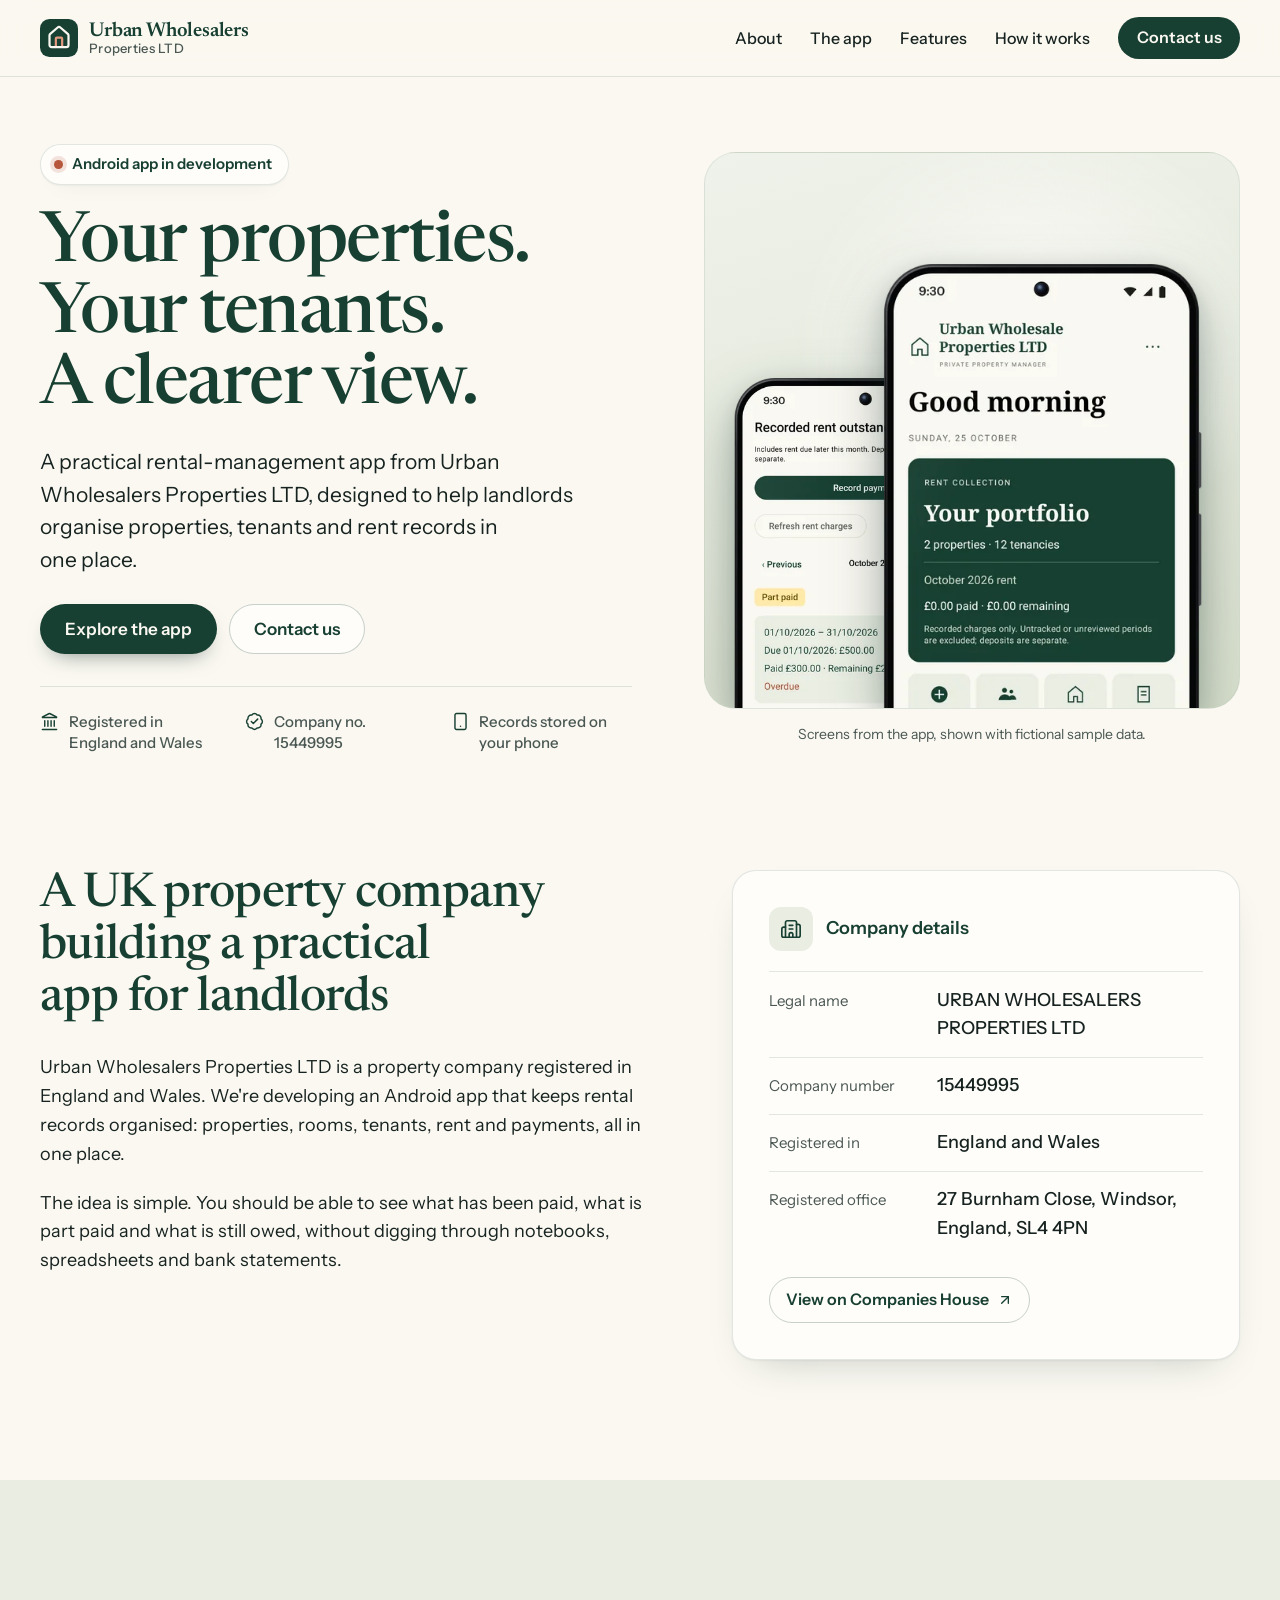
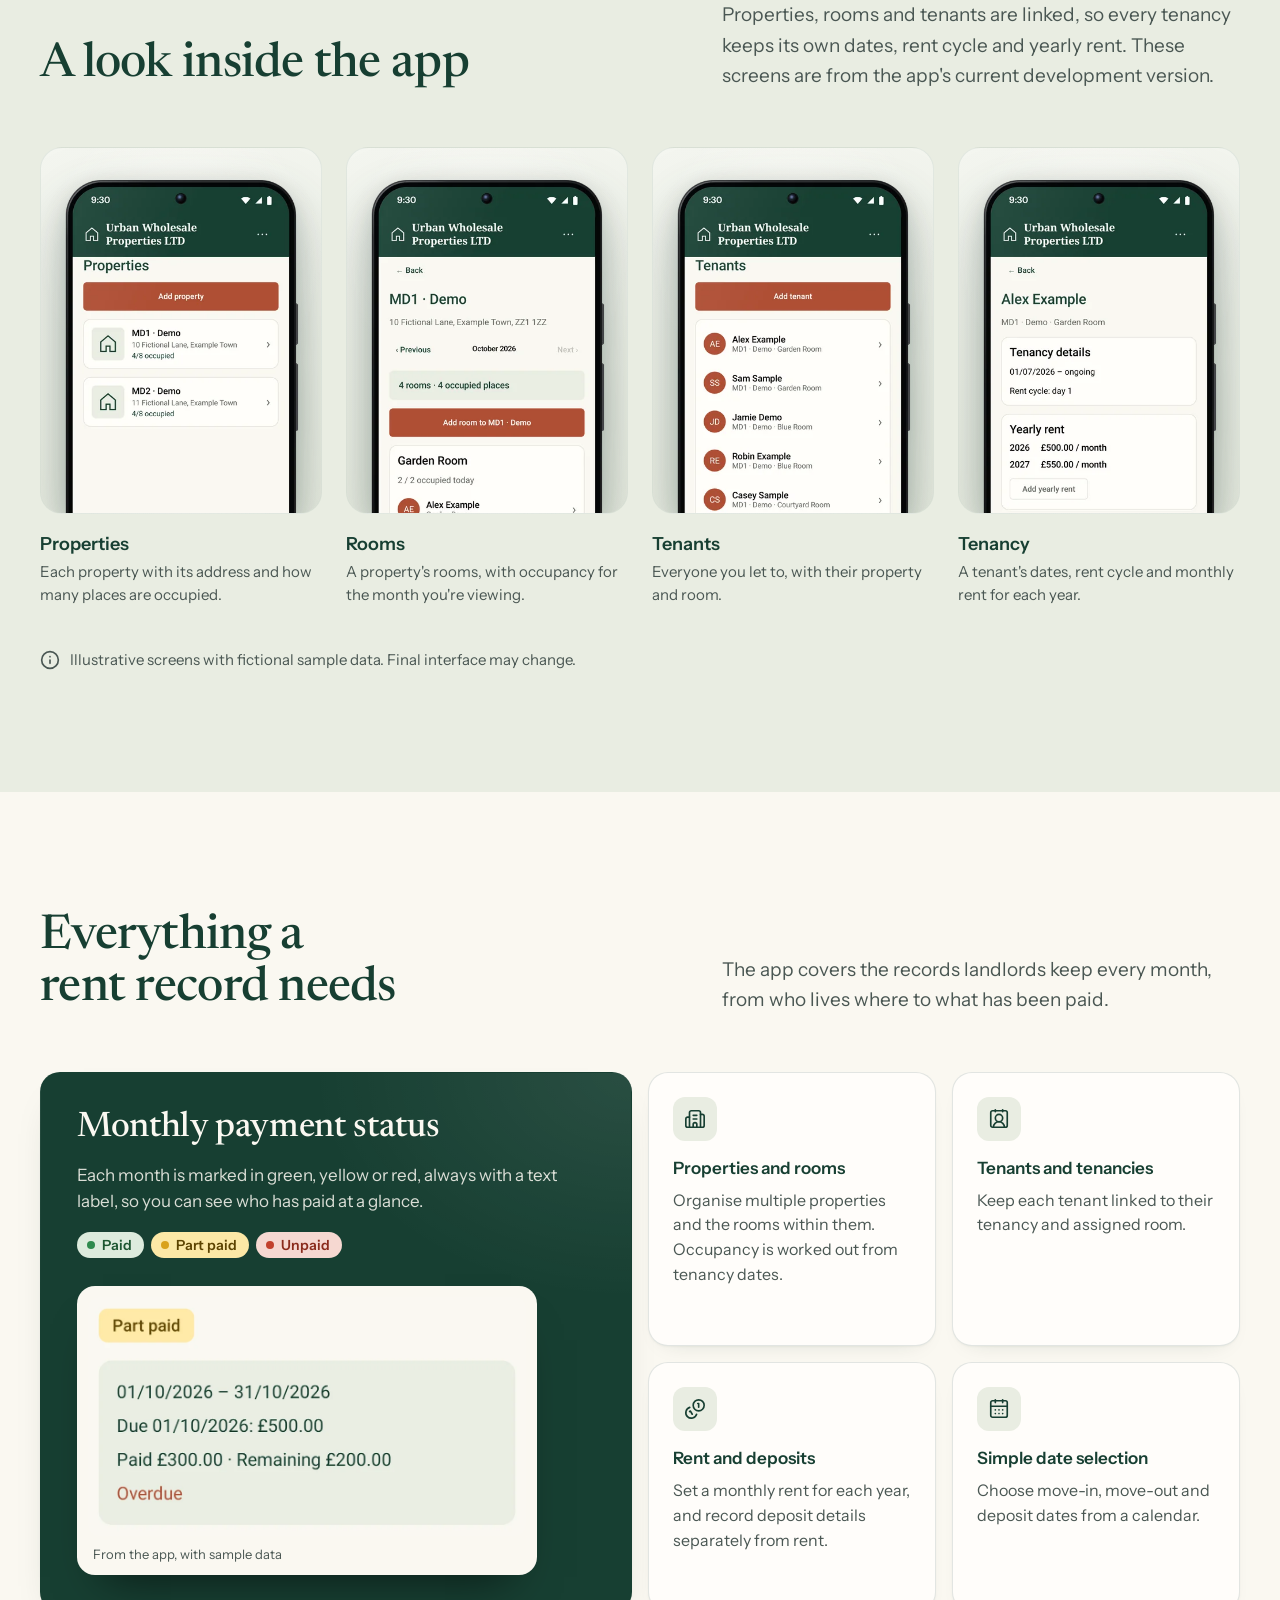
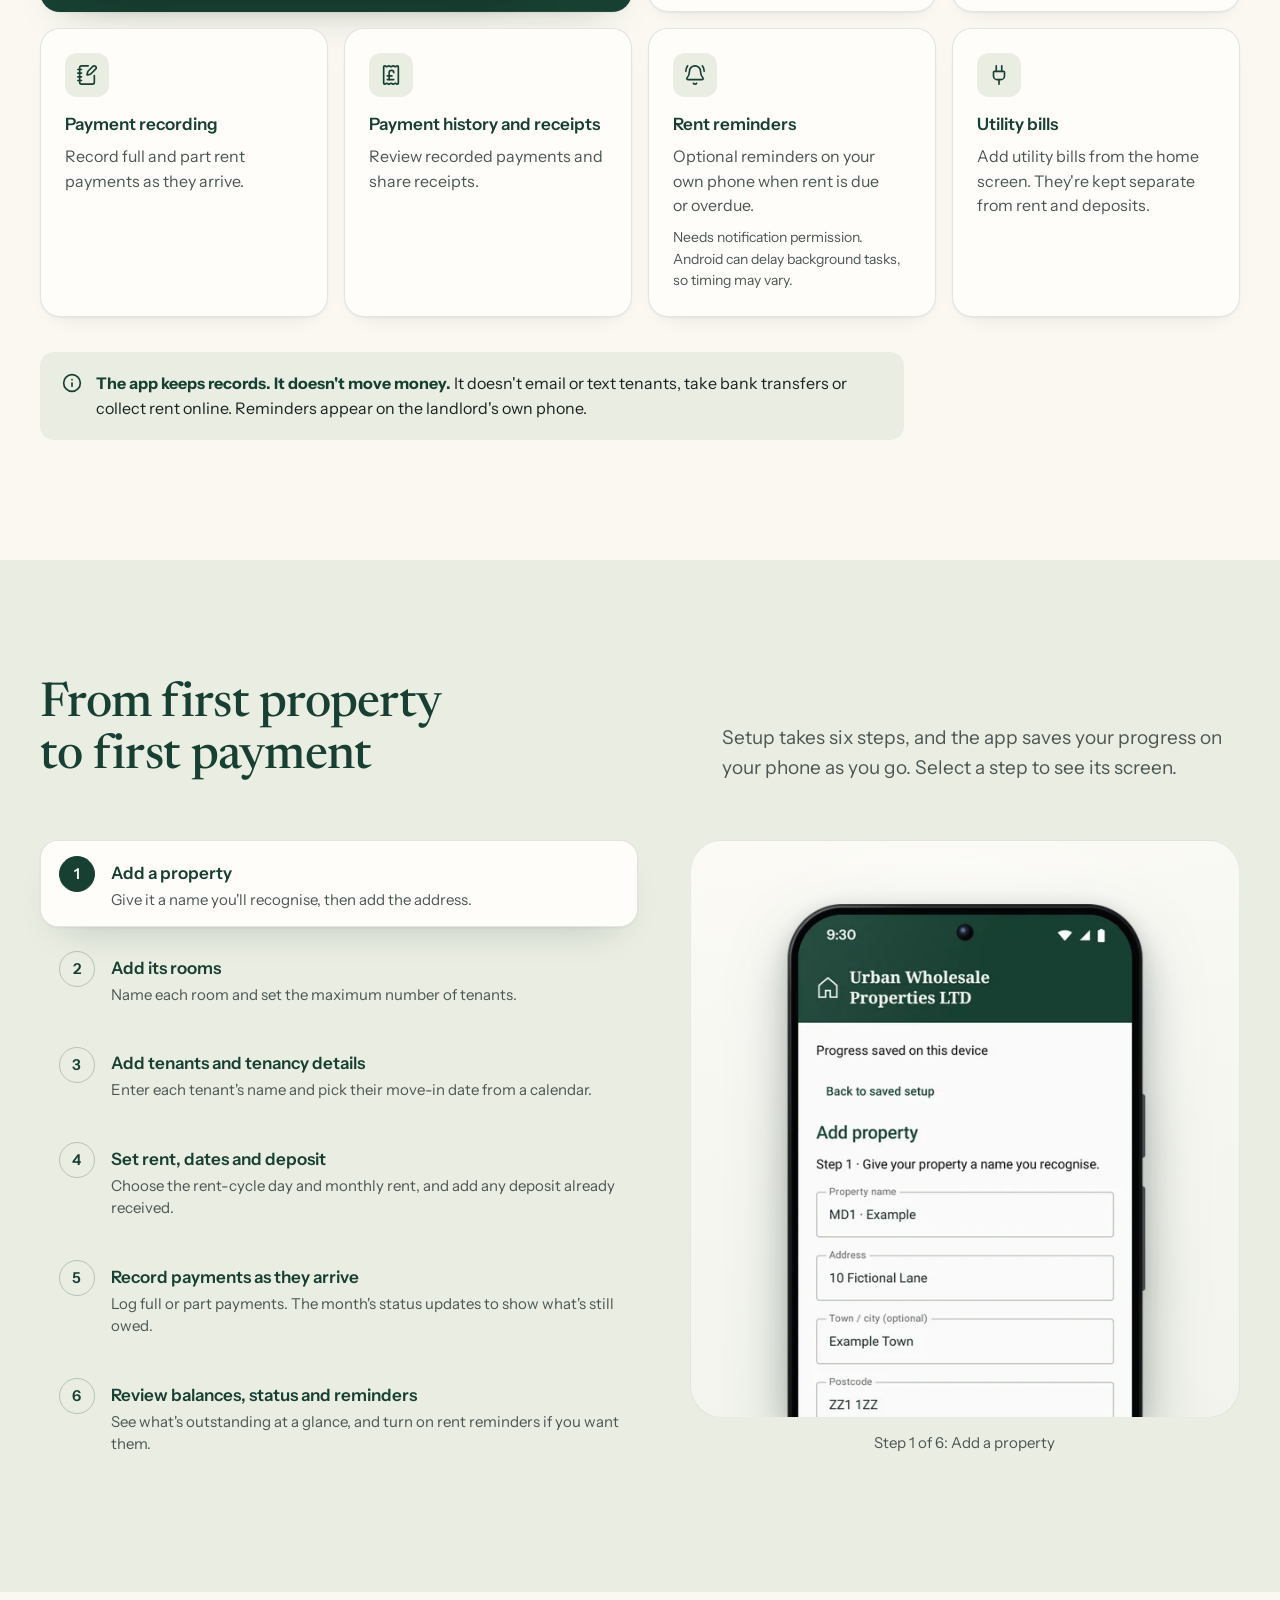
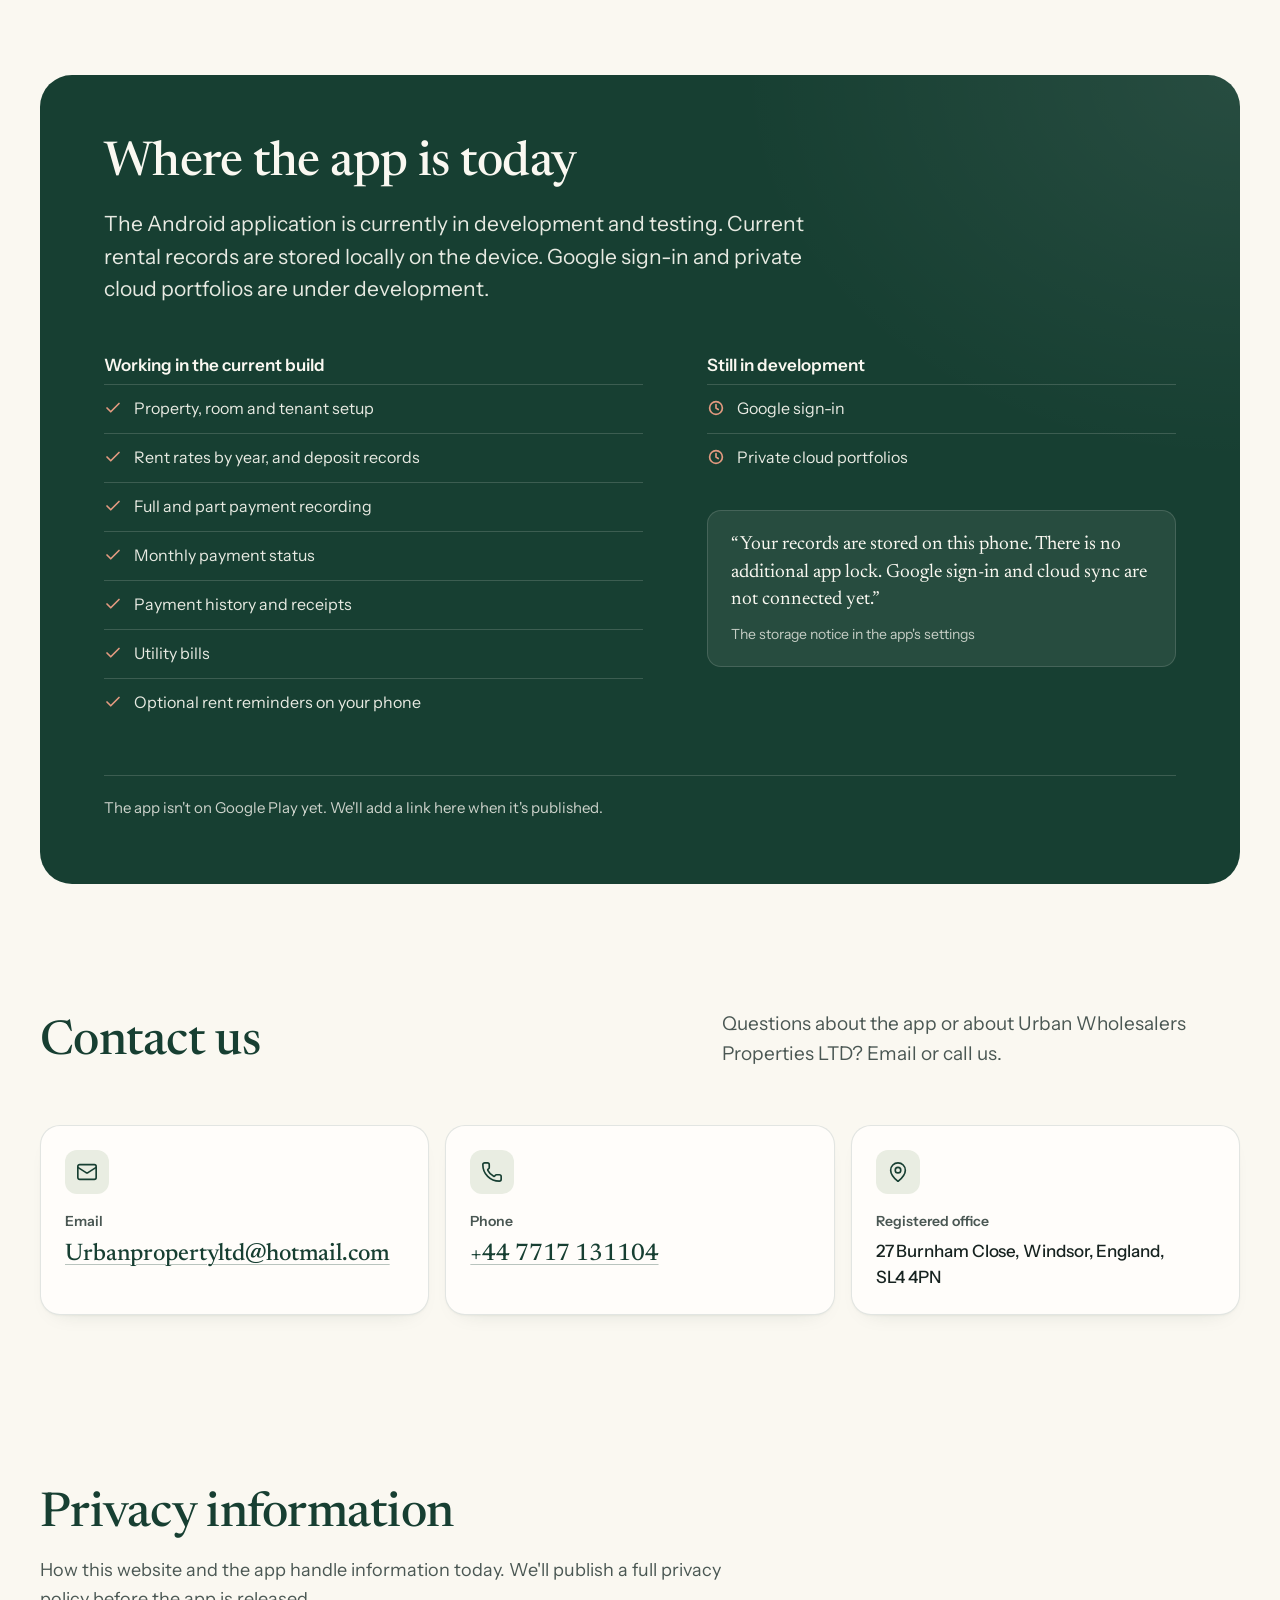
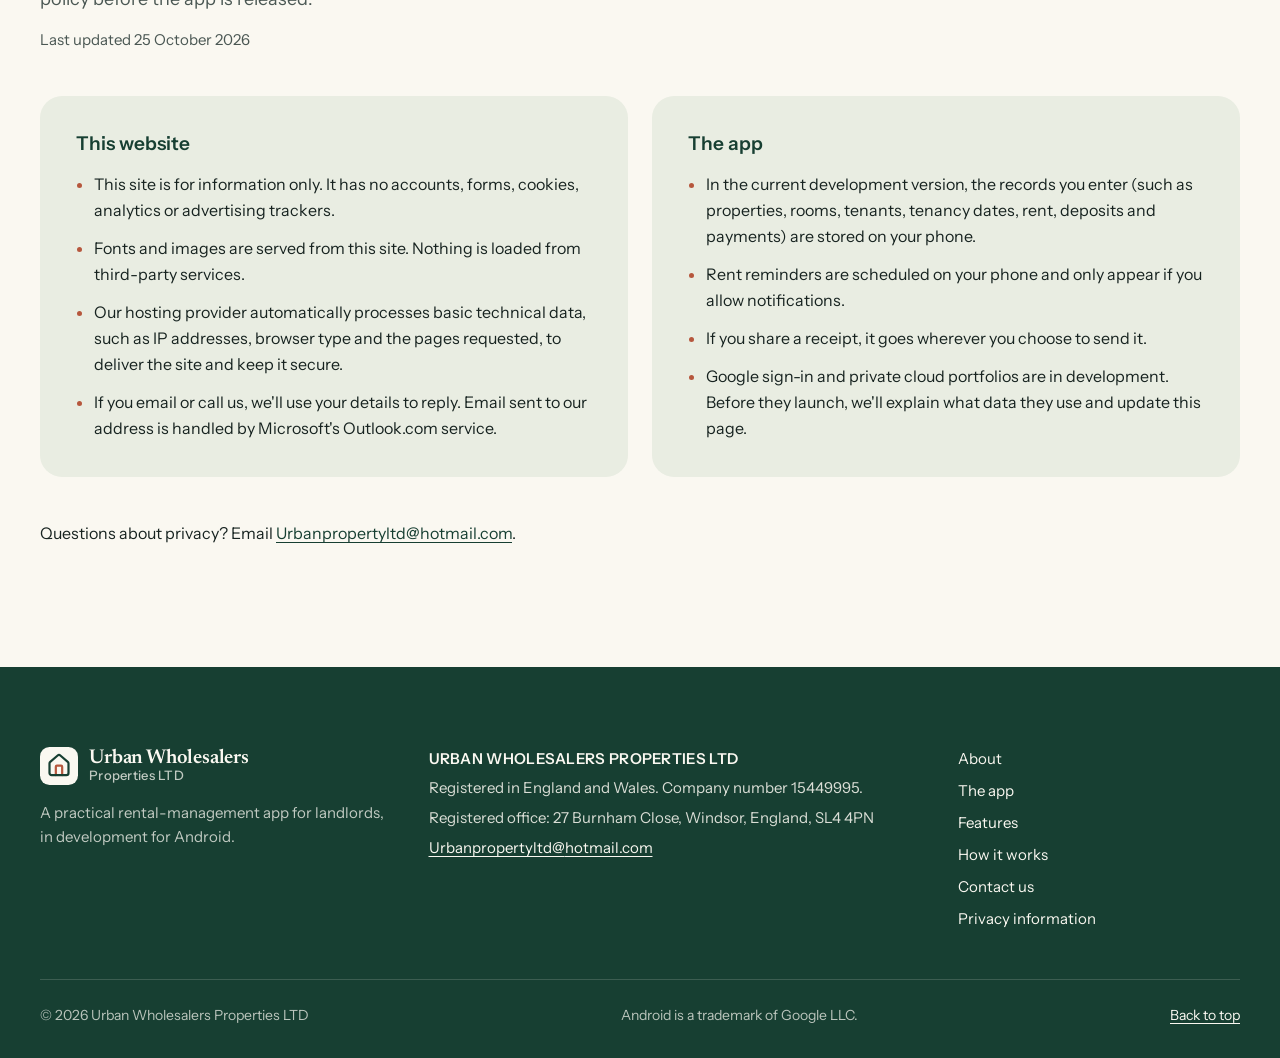
==== commit e3793d39: "Verify company Google account for Play website ownership" ====
--- a/index.html
+++ b/index.html
@@ -1,6 +1,7 @@
 <!DOCTYPE html>
 <html lang="en-GB">
 <head>
+  <meta name="google-site-verification" content="4crsXvcW3-1clUkL7NrK6zC9vWKiS5lUrVFtjPqs6LY" />
   <meta charset="utf-8">
   <meta name="viewport" content="width=device-width, initial-scale=1">
   <title>Urban Wholesalers Properties LTD | Rental-management app for landlords</title>
--- a/assets/css/styles.css
+++ b/assets/css/styles.css
@@ -0,0 +1,1081 @@
+/* ==========================================================================
+   Urban Wholesalers Properties LTD
+   One-page company website. No frameworks, no external requests.
+   ========================================================================== */
+
+/* Fonts (self-hosted, Latin subset)
+   Newsreader: SIL Open Font License 1.1, Production Type
+   Instrument Sans: SIL Open Font License 1.1, Instrument */
+@font-face {
+  font-family: "Newsreader";
+  src: url("../fonts/newsreader-latin-var.woff2") format("woff2");
+  font-weight: 400 700;
+  font-style: normal;
+  font-display: swap;
+}
+@font-face {
+  font-family: "Instrument Sans";
+  src: url("../fonts/instrument-sans-latin-var.woff2") format("woff2");
+  font-weight: 400 700;
+  font-style: normal;
+  font-display: swap;
+}
+
+/* Design tokens ---------------------------------------------------------- */
+:root {
+  /* Brand palette (matches the app) */
+  --forest: #173F32;
+  --forest-deep: #0F2C23;
+  --ivory: #FAF8F1;
+  --surface: #FFFDFA;       /* the app's own card colour */
+  --sage: #E9EDE2;
+  --sage-deep: #D9E0CF;
+  --terracotta: #B6573D;
+  --terracotta-ink: #A04B33;
+  --terracotta-soft: #E39A80;
+  --charcoal: #172320;
+  --muted: #4A5753;
+  --rule: rgba(23, 63, 50, 0.12);
+  --rule-strong: rgba(23, 63, 50, 0.24);
+
+  /* Payment status (always paired with a text label) */
+  --paid-bg: #DDEBDD;   --paid-ink: #1D5631;   --paid-dot: #2F8A4E;
+  --part-bg: #FCE8A6;   --part-ink: #5C4300;   --part-dot: #D9A21B;
+  --unpaid-bg: #F6D8D1; --unpaid-ink: #8A2B1C; --unpaid-dot: #C2412D;
+
+  --font-display: "Newsreader", "Iowan Old Style", "Palatino Linotype", Georgia, serif;
+  --font-body: "Instrument Sans", "Segoe UI", system-ui, -apple-system, Roboto, "Helvetica Neue", Arial, sans-serif;
+
+  --gutter: 16px;
+  --header-h: 66px;
+  --radius-panel: 32px;
+  --radius-card: 22px;
+  --radius-small: 14px;
+  --shadow-card: 0 1px 2px rgba(15, 44, 35, 0.05), 0 18px 40px -24px rgba(15, 44, 35, 0.28);
+  --shadow-card-sm: 0 1px 2px rgba(15, 44, 35, 0.04), 0 10px 24px -18px rgba(15, 44, 35, 0.22);
+  --phone-shadow: drop-shadow(0 26px 30px rgba(15, 44, 35, 0.28)) drop-shadow(0 6px 10px rgba(15, 44, 35, 0.16));
+  --stage-bg:
+    radial-gradient(62% 56% at 62% 34%, rgba(255, 253, 250, 0.95) 0%, rgba(255, 253, 250, 0) 72%),
+    linear-gradient(165deg, #EFF2EA 0%, #E4E9DC 55%, #D8DFCD 100%);
+}
+@media (min-width: 720px) {
+  :root { --gutter: 32px; --header-h: 76px; }
+}
+
+/* Base ------------------------------------------------------------------- */
+*,
+*::before,
+*::after { box-sizing: border-box; }
+
+html {
+  -webkit-text-size-adjust: 100%;
+  text-size-adjust: 100%;
+  scroll-padding-top: calc(var(--header-h) + 12px);
+}
+@media (prefers-reduced-motion: no-preference) {
+  html { scroll-behavior: smooth; }
+}
+
+body {
+  margin: 0;
+  background: var(--ivory);
+  color: var(--charcoal);
+  font-family: var(--font-body);
+  font-size: 1.0625rem;
+  line-height: 1.6;
+  font-kerning: normal;
+  -webkit-font-smoothing: antialiased;
+  -moz-osx-font-smoothing: grayscale;
+  overflow-wrap: break-word;
+}
+@media (min-width: 720px) {
+  body { font-size: 1.125rem; }
+}
+
+:where(h1, h2, h3, p, ul, ol, dl, dd, figure, blockquote) { margin: 0; }
+:where(ul[role="list"], ol[role="list"]) { list-style: none; padding: 0; }
+img, svg, picture { display: block; }
+img { max-width: 100%; height: auto; }
+
+h1, h2 {
+  font-family: var(--font-display);
+  font-weight: 500;
+  color: var(--forest);
+  font-optical-sizing: auto;
+  text-wrap: balance;
+}
+h2 {
+  font-size: clamp(2.125rem, 1.45rem + 2.4vw, 3rem);
+  line-height: 1.08;
+  letter-spacing: -0.015em;
+}
+h3 {
+  font-size: 1.1875rem;
+  font-weight: 600;
+  line-height: 1.3;
+  color: var(--forest);
+}
+p { text-wrap: pretty; }
+
+a { color: var(--forest); text-decoration-thickness: 1px; text-underline-offset: 0.2em; }
+a:hover { text-decoration-thickness: 2px; }
+
+:focus-visible {
+  outline: 3px solid var(--terracotta-ink);
+  outline-offset: 3px;
+  border-radius: 4px;
+}
+
+.sprite { position: absolute; width: 0; height: 0; overflow: hidden; }
+.nowrap { white-space: nowrap; }
+.visually-hidden {
+  position: absolute !important;
+  width: 1px; height: 1px;
+  margin: -1px; padding: 0;
+  overflow: hidden;
+  clip: rect(0 0 0 0);
+  white-space: nowrap;
+  border: 0;
+}
+
+.skip-link {
+  position: absolute;
+  left: var(--gutter);
+  top: -100px;
+  z-index: 100;
+  padding: 0.75rem 1rem;
+  border-radius: 10px;
+  background: var(--forest);
+  color: var(--ivory);
+  font-weight: 600;
+  text-decoration: none;
+}
+.skip-link:focus { top: 12px; }
+
+.wrap {
+  width: min(1200px, 100% - 2 * var(--gutter));
+  margin-inline: auto;
+}
+
+/* Sections --------------------------------------------------------------- */
+.section { padding-block: clamp(4.5rem, 2.75rem + 6vw, 7.5rem); }
+.section--sage { background: var(--sage); }
+.section--about { padding-top: clamp(3rem, 2rem + 4vw, 5.5rem); }
+.section--status { padding-block: clamp(3.5rem, 2rem + 4vw, 6rem) clamp(2rem, 1rem + 2vw, 3rem); }
+.section--contact { padding-top: clamp(3.5rem, 2rem + 4vw, 6rem); }
+.section--privacy { padding-top: clamp(2rem, 1rem + 3vw, 3.5rem); }
+
+.section-head {
+  display: grid;
+  gap: 1rem;
+  margin-bottom: clamp(2.25rem, 1.5rem + 2.5vw, 3.5rem);
+}
+.section-head p {
+  max-width: 36rem;
+  font-size: clamp(1.0625rem, 1rem + 0.3vw, 1.1875rem);
+  color: var(--muted);
+}
+@media (min-width: 900px) {
+  .section-head--split {
+    grid-template-columns: minmax(0, 1.1fr) minmax(0, 0.9fr);
+    column-gap: 3rem;
+    align-items: end;
+  }
+  .section-head--split h2 { max-width: 16ch; }
+}
+
+/* Shared components ------------------------------------------------------ */
+.icon-tile {
+  display: inline-grid;
+  place-items: center;
+  flex: none;
+  width: 44px;
+  height: 44px;
+  border-radius: 12px;
+  background: var(--sage);
+  color: var(--forest);
+}
+.icon-tile svg {
+  width: 22px;
+  height: 22px;
+  fill: none;
+  stroke: currentColor;
+  stroke-width: 1.8;
+  stroke-linecap: round;
+  stroke-linejoin: round;
+}
+
+.btn {
+  display: inline-flex;
+  align-items: center;
+  justify-content: center;
+  min-height: 50px;
+  padding: 0.75rem 1.5rem;
+  border: 1.5px solid transparent;
+  border-radius: 999px;
+  font: 600 1.0625rem/1.2 var(--font-body);
+  text-decoration: none;
+}
+.btn--primary {
+  background: var(--forest);
+  color: var(--ivory);
+  box-shadow: 0 10px 22px -12px rgba(15, 44, 35, 0.6);
+}
+.btn--primary:hover { background: var(--forest-deep); }
+.btn--secondary { border-color: var(--rule-strong); color: var(--forest); background: var(--surface); }
+.btn--secondary:hover { border-color: var(--forest); }
+
+.pill {
+  display: inline-flex;
+  align-items: center;
+  gap: 0.45rem;
+  padding: 0.3rem 0.75rem 0.3rem 0.6rem;
+  border-radius: 999px;
+  font-size: 0.875rem;
+  font-weight: 600;
+  line-height: 1.2;
+  white-space: nowrap;
+}
+.pill::before {
+  content: "";
+  flex: none;
+  width: 0.5rem;
+  height: 0.5rem;
+  border-radius: 50%;
+}
+.pill--paid { background: var(--paid-bg); color: var(--paid-ink); }
+.pill--paid::before { background: var(--paid-dot); }
+.pill--part { background: var(--part-bg); color: var(--part-ink); }
+.pill--part::before { background: var(--part-dot); }
+.pill--unpaid { background: var(--unpaid-bg); color: var(--unpaid-ink); }
+.pill--unpaid::before { background: var(--unpaid-dot); }
+.pills { display: flex; flex-wrap: wrap; gap: 0.45rem; }
+
+/* Brand ------------------------------------------------------------------ */
+.brand {
+  display: inline-flex;
+  align-items: center;
+  gap: 0.7rem;
+  color: var(--forest);
+  text-decoration: none;
+}
+.brand__mark { width: 38px; height: 38px; flex: none; }
+.brand__text { display: grid; line-height: 1.05; }
+.brand__name {
+  font-family: var(--font-display);
+  font-weight: 600;
+  font-size: 1.25rem;
+  letter-spacing: -0.01em;
+}
+.brand__sub {
+  font-size: 0.8125rem;
+  font-weight: 500;
+  letter-spacing: 0.02em;
+  color: var(--muted);
+}
+/* Custom properties inherit into <use> copies, so the footer can recolour the mark */
+.mark-bg { fill: var(--mark-bg, var(--forest)); }
+.mark-fg { stroke: var(--mark-fg, var(--ivory)); }
+.mark-door { stroke: var(--mark-door, var(--terracotta-soft)); }
+
+/* Header ----------------------------------------------------------------- */
+.site-header {
+  position: sticky;
+  top: 0;
+  z-index: 50;
+  background: rgba(250, 248, 241, 0.94);
+  border-bottom: 1px solid var(--rule);
+}
+@supports (backdrop-filter: blur(8px)) {
+  .site-header {
+    background: rgba(250, 248, 241, 0.82);
+    backdrop-filter: saturate(1.3) blur(12px);
+  }
+}
+.site-header__inner {
+  position: relative;
+  display: flex;
+  align-items: center;
+  justify-content: space-between;
+  gap: 1rem;
+  min-height: var(--header-h);
+}
+.site-nav__list {
+  display: flex;
+  align-items: center;
+  gap: clamp(1.25rem, 2.2vw, 2.25rem);
+  margin: 0;
+}
+.site-nav__link {
+  padding-block: 0.5rem;
+  color: var(--charcoal);
+  font-size: 1rem;
+  font-weight: 500;
+  text-decoration: none;
+}
+.site-nav__link:hover {
+  color: var(--forest);
+  text-decoration: underline;
+  text-decoration-thickness: 1px;
+  text-underline-offset: 0.4em;
+}
+.site-nav__cta {
+  display: inline-flex;
+  align-items: center;
+  min-height: 42px;
+  padding: 0.5rem 1.15rem;
+  border-radius: 999px;
+  background: var(--forest);
+  color: var(--ivory);
+  font-size: 1rem;
+  font-weight: 600;
+  text-decoration: none;
+}
+.site-nav__cta:hover { background: var(--forest-deep); }
+
+.nav-toggle { display: none; }
+
+@media (max-width: 899.98px) {
+  .js .nav-toggle {
+    display: inline-flex;
+    align-items: center;
+    gap: 0.5rem;
+    min-height: 44px;
+    padding: 0.5rem 0.9rem;
+    border: 1px solid var(--rule-strong);
+    border-radius: 999px;
+    background: var(--surface);
+    color: var(--forest);
+    font: 600 1rem/1 var(--font-body);
+    cursor: pointer;
+  }
+  .nav-toggle__icon {
+    width: 20px; height: 20px;
+    fill: none; stroke: currentColor; stroke-width: 2; stroke-linecap: round;
+  }
+  .nav-toggle__close { display: none; }
+  .nav-toggle[aria-expanded="true"] .nav-toggle__open { display: none; }
+  .nav-toggle[aria-expanded="true"] .nav-toggle__close { display: inline; }
+
+  .js .site-nav {
+    display: none;
+    position: absolute;
+    top: 100%;
+    left: calc(-1 * var(--gutter));
+    right: calc(-1 * var(--gutter));
+    background: var(--ivory);
+    border-bottom: 1px solid var(--rule);
+    box-shadow: 0 24px 40px -28px rgba(15, 44, 35, 0.45);
+  }
+  .js .site-nav.is-open { display: block; }
+  .js .site-nav__list {
+    flex-direction: column;
+    align-items: stretch;
+    gap: 0;
+    padding: 0.25rem var(--gutter) 1.25rem;
+  }
+  .js .site-nav__link {
+    display: block;
+    padding: 0.95rem 0;
+    border-bottom: 1px solid var(--rule);
+    font-size: 1.125rem;
+  }
+  .js .site-nav__cta {
+    justify-content: center;
+    width: 100%;
+    min-height: 50px;
+    margin-top: 1rem;
+    font-size: 1.0625rem;
+  }
+
+  /* Without JavaScript the links simply wrap under the logo */
+  html:not(.js) .site-header__inner { flex-wrap: wrap; padding-block: 0.75rem; }
+  html:not(.js) .site-nav { width: 100%; }
+  html:not(.js) .site-nav__list { flex-wrap: wrap; gap: 0.25rem 1.25rem; }
+}
+
+/* Hero ------------------------------------------------------------------- */
+.hero { padding-block: clamp(2rem, 1rem + 4vw, 4.5rem) clamp(1rem, 0.5rem + 2vw, 2.5rem); }
+.hero__grid {
+  display: grid;
+  gap: clamp(2.5rem, 1.5rem + 4vw, 4.5rem);
+  align-items: center;
+}
+@media (min-width: 960px) {
+  .hero__grid { grid-template-columns: minmax(0, 1.05fr) minmax(0, 0.95fr); }
+}
+.hero__copy {
+  display: grid;
+  gap: 1.5rem;
+  justify-items: start;
+}
+
+.status-pill {
+  display: inline-flex;
+  align-items: center;
+  gap: 0.6rem;
+  padding: 0.45rem 1rem 0.45rem 0.8rem;
+  border: 1px solid var(--rule);
+  border-radius: 999px;
+  background: var(--surface);
+  color: var(--forest);
+  font-size: 0.9375rem;
+  font-weight: 600;
+  text-decoration: none;
+  box-shadow: var(--shadow-card-sm);
+}
+.status-pill:hover { border-color: var(--forest); }
+.status-pill__dot {
+  width: 0.55rem;
+  height: 0.55rem;
+  border-radius: 50%;
+  background: var(--terracotta);
+  box-shadow: 0 0 0 4px rgba(182, 87, 61, 0.16);
+}
+
+.hero__title {
+  font-size: clamp(2.875rem, 1rem + 4.2vw, 4.75rem);
+  line-height: 1.02;
+  letter-spacing: -0.022em;
+}
+.hero__line { display: block; }
+.hero__lead {
+  max-width: 34rem;
+  font-size: clamp(1.125rem, 1rem + 0.45vw, 1.3125rem);
+  line-height: 1.55;
+}
+.hero__actions {
+  display: flex;
+  flex-wrap: wrap;
+  gap: 0.75rem;
+  padding-top: 0.25rem;
+}
+
+.trust {
+  justify-self: stretch;
+  display: grid;
+  gap: 0.85rem 1.5rem;
+  margin-top: 0.5rem;
+  padding-top: 1.5rem;
+  border-top: 1px solid var(--rule);
+}
+@media (min-width: 600px) and (max-width: 959.98px), (min-width: 1200px) {
+  .trust { grid-template-columns: repeat(3, minmax(0, 1fr)); }
+}
+.trust__item {
+  display: flex;
+  align-items: flex-start;
+  gap: 0.6rem;
+  color: var(--muted);
+  font-size: 0.9375rem;
+  font-weight: 500;
+  line-height: 1.4;
+}
+.trust__icon {
+  width: 19px;
+  height: 19px;
+  flex: none;
+  margin-top: 0.05rem;
+  fill: none;
+  stroke: var(--forest);
+  stroke-width: 1.8;
+  stroke-linecap: round;
+  stroke-linejoin: round;
+}
+
+/* Phones rising from the bottom of a panel */
+.hero__visual { display: grid; gap: 0.85rem; width: 100%; max-width: 620px; justify-self: center; }
+@media (min-width: 960px) {
+  .hero__visual { max-width: none; }
+}
+.showcase {
+  position: relative;
+  isolation: isolate;
+  overflow: hidden;
+  aspect-ratio: 1 / 1.02;
+  border: 1px solid rgba(23, 63, 50, 0.08);
+  border-radius: var(--radius-panel);
+  background: var(--stage-bg);
+}
+@media (min-width: 600px) {
+  .showcase { aspect-ratio: 1 / 1.04; }
+}
+.showcase__phone { position: absolute; bottom: 0; }
+.showcase__phone img { width: 100%; filter: var(--phone-shadow); }
+.showcase__phone--front { right: 7%; width: 64%; z-index: 2; }
+.showcase__phone--back { left: 5%; width: 52%; z-index: 1; }
+@media (min-width: 600px) {
+  .showcase__phone--front { right: 7%; width: 60%; }
+  .showcase__phone--back { left: 5%; width: 50%; }
+}
+.hero__caption {
+  font-size: 0.875rem;
+  color: var(--muted);
+  text-align: center;
+}
+
+/* About ------------------------------------------------------------------ */
+.about {
+  display: grid;
+  gap: clamp(2.5rem, 2rem + 3vw, 5rem);
+}
+@media (min-width: 960px) {
+  .about { grid-template-columns: minmax(0, 1.1fr) minmax(0, 0.9fr); align-items: start; }
+}
+.about__copy { display: grid; gap: 1.25rem; max-width: 40rem; }
+.about__copy h2 { margin-bottom: 0.5rem; }
+
+.company-card {
+  padding: clamp(1.5rem, 1rem + 2vw, 2.25rem);
+  border: 1px solid var(--rule);
+  border-radius: 24px;
+  background: var(--surface);
+  box-shadow: var(--shadow-card);
+}
+.company-card__head { display: flex; align-items: center; gap: 0.85rem; margin-bottom: 1.25rem; }
+.company-card__title { font-size: 1.125rem; }
+.details { display: grid; }
+.details__row {
+  display: grid;
+  gap: 0.15rem;
+  padding: 0.85rem 0;
+  border-top: 1px solid var(--rule);
+}
+@media (min-width: 480px) {
+  .details__row { grid-template-columns: 9.5rem minmax(0, 1fr); gap: 1rem; align-items: baseline; }
+}
+.details dt { font-size: 0.9375rem; color: var(--muted); }
+.details dd { font-weight: 500; }
+.company-card__link {
+  display: inline-flex;
+  align-items: center;
+  gap: 0.45rem;
+  margin-top: 1.25rem;
+  padding: 0.6rem 1.05rem;
+  border: 1.5px solid var(--rule-strong);
+  border-radius: 999px;
+  color: var(--forest);
+  font-size: 1rem;
+  font-weight: 600;
+  text-decoration: none;
+}
+.company-card__link:hover { border-color: var(--forest); background: var(--sage); }
+.company-card__link svg {
+  width: 16px; height: 16px;
+  fill: none; stroke: currentColor; stroke-width: 2; stroke-linecap: round; stroke-linejoin: round;
+}
+
+/* App gallery ------------------------------------------------------------ */
+.app-grid {
+  display: grid;
+  grid-template-columns: repeat(4, minmax(0, 1fr));
+  gap: clamp(1rem, 2vw, 1.5rem);
+}
+@media (max-width: 899.98px) {
+  .app-grid { grid-template-columns: repeat(2, minmax(0, 1fr)); row-gap: 2.25rem; }
+}
+@media (max-width: 599.98px) {
+  .app-grid {
+    position: relative;
+    display: flex;
+    gap: 1rem;
+    margin-inline: calc(-1 * var(--gutter));
+    padding: 0.25rem var(--gutter) 1.25rem;
+    overflow-x: auto;
+    overscroll-behavior-x: contain;
+    scroll-snap-type: x mandatory;
+    scroll-padding-inline: var(--gutter);
+  }
+  .app-card { flex: 0 0 80%; scroll-snap-align: start; }
+}
+.app-card { position: relative; display: grid; align-content: start; gap: 0.3rem; }
+.app-card__stage {
+  position: relative;
+  display: block;
+  overflow: hidden;
+  aspect-ratio: 4 / 5.2;
+  margin-bottom: 0.9rem;
+  border: 1px solid rgba(23, 63, 50, 0.08);
+  border-radius: var(--radius-card);
+  background:
+    radial-gradient(70% 55% at 50% 30%, rgba(255, 253, 250, 0.95) 0%, rgba(255, 253, 250, 0) 72%),
+    linear-gradient(170deg, #F4F6F0 0%, #E8ECE1 100%);
+  cursor: zoom-in;
+}
+.app-card__stage:focus-visible { outline-offset: 4px; border-radius: var(--radius-card); }
+.app-card__phone {
+  position: absolute;
+  left: 50%;
+  bottom: 0;
+  width: 84%;
+  transform: translateX(-50%);
+}
+.app-card__phone img { width: 100%; filter: var(--phone-shadow); }
+.app-card__zoom {
+  position: absolute;
+  top: 0.75rem;
+  right: 0.75rem;
+  display: inline-flex;
+  align-items: center;
+  gap: 0.35rem;
+  padding: 0.35rem 0.7rem;
+  border-radius: 999px;
+  background: rgba(255, 253, 250, 0.94);
+  color: var(--forest);
+  font-size: 0.8125rem;
+  font-weight: 600;
+  box-shadow: 0 2px 10px rgba(15, 44, 35, 0.12);
+  opacity: 0;
+}
+.app-card__zoom svg {
+  width: 13px; height: 13px;
+  fill: none; stroke: currentColor; stroke-width: 2.2; stroke-linecap: round; stroke-linejoin: round;
+}
+.app-card__stage:hover .app-card__zoom,
+.app-card__stage:focus-visible .app-card__zoom { opacity: 1; }
+@media (hover: none) {
+  .app-card__zoom { opacity: 1; }
+}
+.app-card__title { font-size: 1.125rem; }
+.app-card__text { font-size: 0.9375rem; line-height: 1.5; color: var(--muted); }
+
+.sample-note {
+  display: flex;
+  align-items: flex-start;
+  gap: 0.6rem;
+  margin-top: clamp(1.75rem, 1rem + 2vw, 2.75rem);
+  font-size: 0.9375rem;
+  color: var(--muted);
+}
+.sample-note__icon,
+.features__note-icon {
+  width: 20px;
+  height: 20px;
+  flex: none;
+  margin-top: 0.1rem;
+  fill: none;
+  stroke: currentColor;
+  stroke-width: 2;
+  stroke-linecap: round;
+  stroke-linejoin: round;
+}
+
+/* Features --------------------------------------------------------------- */
+.bento {
+  display: grid;
+  grid-template-columns: repeat(4, minmax(0, 1fr));
+  gap: 1rem;
+}
+@media (max-width: 1023.98px) {
+  .bento { grid-template-columns: repeat(2, minmax(0, 1fr)); }
+}
+@media (max-width: 599.98px) {
+  .bento { grid-template-columns: 1fr; }
+}
+.bento__item {
+  display: grid;
+  align-content: start;
+  gap: 0.55rem;
+  padding: 1.5rem;
+  border: 1px solid var(--rule);
+  border-radius: 20px;
+  background: var(--surface);
+  box-shadow: var(--shadow-card-sm);
+}
+.bento__item .icon-tile { margin-bottom: 0.45rem; }
+.bento__title { font-size: 1.0625rem; }
+.bento__item p { font-size: 1rem; line-height: 1.55; color: var(--muted); }
+.bento__item .bento__small { font-size: 0.875rem; }
+
+.bento__item--feature {
+  grid-column: span 2;
+  grid-row: span 2;
+  grid-template-rows: auto 1fr;
+  gap: 1.75rem;
+  padding: clamp(1.5rem, 1rem + 2vw, 2.25rem);
+  border-color: transparent;
+  background:
+    radial-gradient(90% 70% at 100% 0%, rgba(255, 255, 255, 0.08) 0%, rgba(255, 255, 255, 0) 60%),
+    var(--forest);
+  color: var(--ivory);
+  box-shadow: var(--shadow-card);
+}
+@media (max-width: 1023.98px) {
+  .bento__item--feature { grid-row: auto; }
+}
+@media (max-width: 599.98px) {
+  .bento__item--feature { grid-column: auto; }
+}
+.feature-hero__copy { display: grid; gap: 0.9rem; }
+.feature-hero__title {
+  font-family: var(--font-display);
+  font-size: clamp(1.75rem, 1.4rem + 1vw, 2.25rem);
+  font-weight: 500;
+  line-height: 1.1;
+  letter-spacing: -0.01em;
+  color: var(--ivory);
+}
+.bento__item--feature p { max-width: 30rem; font-size: 1.0625rem; color: rgba(250, 248, 241, 0.86); }
+.bento__item--feature :focus-visible { outline-color: var(--ivory); }
+.snippet {
+  align-self: end;
+  width: 100%;
+  max-width: 460px;
+  padding: 0.7rem 0.7rem 0.4rem;
+  border-radius: 18px;
+  background: var(--ivory);
+  box-shadow: 0 28px 44px -26px rgba(0, 0, 0, 0.6);
+}
+.snippet img { width: 100%; border-radius: 10px; }
+.snippet figcaption { padding: 0.55rem 0.3rem 0.2rem; font-size: 0.8125rem; color: var(--muted); }
+
+.features__note {
+  display: flex;
+  align-items: flex-start;
+  gap: 0.85rem;
+  max-width: 54rem;
+  margin-top: clamp(1.5rem, 1rem + 1.5vw, 2.25rem);
+  padding: 1.2rem 1.4rem;
+  border-radius: var(--radius-small);
+  background: var(--sage);
+  font-size: 1rem;
+  line-height: 1.55;
+}
+.features__note-icon { color: var(--forest); }
+.features__note strong { color: var(--forest); }
+
+/* How it works ----------------------------------------------------------- */
+.howto { display: grid; gap: 1.5rem; }
+@media (min-width: 960px) {
+  .howto {
+    grid-template-columns: minmax(0, 1fr) minmax(0, 0.92fr);
+    gap: clamp(2rem, 4vw, 4rem);
+    align-items: start;
+  }
+  .howto__panel { position: sticky; top: calc(var(--header-h) + 1.5rem); }
+}
+@media (max-width: 959.98px) {
+  .howto__panel { order: -1; }
+}
+.howto__steps { display: grid; gap: 0.5rem; }
+.howto__tab {
+  display: grid;
+  grid-template-columns: 2.25rem minmax(0, 1fr);
+  gap: 1rem;
+  align-items: start;
+  width: 100%;
+  padding: 0.95rem 1.1rem;
+  border: 1px solid transparent;
+  border-radius: 18px;
+  background: transparent;
+  color: inherit;
+  font: inherit;
+  text-align: left;
+  cursor: pointer;
+}
+.howto__tab:hover { background: rgba(255, 253, 250, 0.55); }
+.howto__tab[aria-selected="true"] {
+  border-color: var(--rule);
+  background: var(--surface);
+  box-shadow: var(--shadow-card);
+}
+.howto__num {
+  display: grid;
+  place-items: center;
+  width: 2.25rem;
+  height: 2.25rem;
+  border: 1.5px solid var(--rule-strong);
+  border-radius: 50%;
+  color: var(--forest);
+  font-size: 0.9375rem;
+  font-weight: 600;
+}
+.howto__tab[aria-selected="true"] .howto__num {
+  border-color: var(--forest);
+  background: var(--forest);
+  color: var(--ivory);
+}
+.howto__title {
+  display: block;
+  padding-top: 0.35rem;
+  color: var(--forest);
+  font-size: 1.0625rem;
+  font-weight: 600;
+  line-height: 1.35;
+}
+.howto__desc {
+  display: block;
+  margin-top: 0.25rem;
+  color: var(--muted);
+  font-size: 0.9375rem;
+  line-height: 1.5;
+}
+@media (max-width: 959.98px) {
+  .js .howto__tab[aria-selected="false"] .howto__desc { display: none; }
+  .howto__tab { padding: 0.8rem 0.95rem; }
+}
+.howto__panel { border-radius: var(--radius-panel); }
+.howto__stage {
+  position: relative;
+  overflow: hidden;
+  aspect-ratio: 1 / 1;
+  border: 1px solid rgba(23, 63, 50, 0.08);
+  border-radius: var(--radius-panel);
+  background:
+    radial-gradient(64% 54% at 50% 32%, rgba(255, 255, 255, 0.95) 0%, rgba(255, 255, 255, 0) 72%),
+    linear-gradient(170deg, #FBFAF5 0%, #F1F3EC 100%);
+}
+@media (min-width: 960px) {
+  .howto__stage { aspect-ratio: 1 / 1.05; }
+}
+.howto__shot {
+  position: absolute;
+  left: 50%;
+  bottom: 0;
+  width: 64%;
+  transform: translateX(-50%);
+}
+@media (min-width: 960px) {
+  .howto__shot { width: 66%; }
+}
+.howto__shot[hidden] { display: none; }
+.howto__shot img { width: 100%; filter: var(--phone-shadow); }
+.howto__caption {
+  margin-top: 0.85rem;
+  color: var(--muted);
+  font-size: 0.9375rem;
+  text-align: center;
+}
+
+/* Status ----------------------------------------------------------------- */
+.status {
+  display: grid;
+  gap: clamp(2rem, 1.5rem + 2vw, 3rem);
+  padding: clamp(2rem, 1rem + 4vw, 4rem);
+  border-radius: var(--radius-panel);
+  background:
+    radial-gradient(70% 80% at 100% 0%, rgba(255, 255, 255, 0.07) 0%, rgba(255, 255, 255, 0) 60%),
+    var(--forest);
+  color: var(--ivory);
+}
+.status h2 { color: var(--ivory); }
+.status__intro { display: grid; gap: 1.1rem; max-width: 46rem; }
+.status__lead {
+  font-size: clamp(1.125rem, 1rem + 0.45vw, 1.3125rem);
+  line-height: 1.55;
+  color: rgba(250, 248, 241, 0.92);
+}
+.status__cols { display: grid; gap: 2rem clamp(2rem, 5vw, 4.5rem); }
+@media (min-width: 800px) {
+  .status__cols { grid-template-columns: minmax(0, 1.15fr) minmax(0, 1fr); }
+}
+.status__heading { margin-bottom: 0.5rem; color: var(--ivory); font-size: 1.0625rem; }
+.status__list li {
+  display: flex;
+  align-items: flex-start;
+  gap: 0.75rem;
+  padding: 0.7rem 0;
+  border-top: 1px solid rgba(250, 248, 241, 0.16);
+  color: rgba(250, 248, 241, 0.92);
+  font-size: 1rem;
+}
+.status__icon {
+  width: 18px;
+  height: 18px;
+  flex: none;
+  margin-top: 0.2rem;
+  fill: none;
+  stroke: var(--terracotta-soft);
+  stroke-width: 2.25;
+  stroke-linecap: round;
+  stroke-linejoin: round;
+}
+.status__quote {
+  display: grid;
+  gap: 0.6rem;
+  margin-top: 1.75rem;
+  padding: 1.25rem 1.4rem;
+  border: 1px solid rgba(250, 248, 241, 0.14);
+  border-radius: var(--radius-small);
+  background: rgba(250, 248, 241, 0.07);
+}
+.status__quote p {
+  color: var(--ivory);
+  font-family: var(--font-display);
+  font-size: 1.1875rem;
+  line-height: 1.45;
+}
+.status__quote figcaption { color: rgba(250, 248, 241, 0.75); font-size: 0.875rem; }
+.status__note {
+  padding-top: 1.25rem;
+  border-top: 1px solid rgba(250, 248, 241, 0.16);
+  color: rgba(250, 248, 241, 0.8);
+  font-size: 0.9375rem;
+}
+.status :focus-visible { outline-color: var(--ivory); }
+
+/* Contact ---------------------------------------------------------------- */
+.contact-cards {
+  display: grid;
+  grid-template-columns: repeat(3, minmax(0, 1fr));
+  gap: 1rem;
+}
+@media (max-width: 899.98px) {
+  .contact-cards { grid-template-columns: 1fr; }
+}
+.contact-card {
+  display: grid;
+  align-content: start;
+  gap: 0.4rem;
+  padding: 1.5rem;
+  border: 1px solid var(--rule);
+  border-radius: 20px;
+  background: var(--surface);
+  box-shadow: var(--shadow-card-sm);
+}
+.contact-card .icon-tile { margin-bottom: 0.6rem; }
+.contact-card__label { color: var(--muted); font-size: 0.875rem; font-weight: 600; }
+.contact-card__value {
+  color: var(--forest);
+  font-family: var(--font-display);
+  font-size: clamp(1.3125rem, 1.1rem + 0.6vw, 1.5rem);
+  font-weight: 500;
+  line-height: 1.25;
+  letter-spacing: -0.005em;
+  text-decoration-color: rgba(23, 63, 50, 0.3);
+  text-underline-offset: 0.16em;
+  overflow-wrap: anywhere;
+}
+.contact-card__value:hover { text-decoration-color: var(--terracotta); }
+.contact-card__value--plain {
+  color: var(--charcoal);
+  font-family: var(--font-body);
+  font-size: 1.0625rem;
+  line-height: 1.5;
+}
+
+/* Privacy ---------------------------------------------------------------- */
+.privacy { display: grid; gap: clamp(2rem, 1.5rem + 2vw, 2.75rem); }
+.privacy__intro { display: grid; gap: 0.9rem; max-width: 44rem; }
+.privacy__intro p { color: var(--muted); }
+.privacy__updated { font-size: 0.9375rem; }
+.privacy__cols { display: grid; gap: clamp(1rem, 2vw, 1.5rem); }
+@media (min-width: 840px) {
+  .privacy__cols { grid-template-columns: repeat(2, minmax(0, 1fr)); }
+}
+.privacy__block {
+  padding: clamp(1.5rem, 1rem + 2vw, 2.25rem);
+  border-radius: var(--radius-card);
+  background: var(--sage);
+}
+.privacy__block ul {
+  display: grid;
+  gap: 0.8rem;
+  margin-top: 1rem;
+  padding-left: 1.15rem;
+}
+.privacy__block li { font-size: 1rem; line-height: 1.6; }
+.privacy__block li::marker { color: var(--terracotta); }
+.privacy__contact { font-size: 1rem; }
+
+/* Footer ----------------------------------------------------------------- */
+.site-footer {
+  padding-block: clamp(3.5rem, 2rem + 4vw, 5rem) 2rem;
+  background: var(--forest);
+  color: rgba(250, 248, 241, 0.86);
+  font-size: 0.9375rem;
+}
+.site-footer a { color: var(--ivory); }
+.site-footer :focus-visible { outline-color: var(--ivory); }
+.site-footer__inner { display: grid; gap: 2.25rem; }
+@media (min-width: 900px) {
+  .site-footer__inner { grid-template-columns: minmax(0, 1fr) minmax(0, 1.4fr) minmax(0, 0.8fr); }
+}
+.site-footer__brand { display: grid; gap: 1rem; align-content: start; }
+.site-footer__tagline { max-width: 22rem; color: rgba(250, 248, 241, 0.75); }
+.brand--footer { color: var(--ivory); --mark-bg: var(--ivory); --mark-fg: var(--forest); --mark-door: var(--terracotta); }
+.brand--footer .brand__sub { color: rgba(250, 248, 241, 0.75); }
+.site-footer__legal { display: grid; gap: 0.35rem; align-content: start; }
+.site-footer__legal-name { color: var(--ivory); font-weight: 600; letter-spacing: 0.02em; }
+.site-footer__nav ul { display: grid; gap: 0.5rem; align-content: start; }
+.site-footer__nav a { text-decoration: none; }
+.site-footer__nav a:hover { text-decoration: underline; }
+.site-footer__base {
+  display: flex;
+  flex-wrap: wrap;
+  justify-content: space-between;
+  gap: 0.75rem 2rem;
+  margin-top: 3rem;
+  padding-top: 1.5rem;
+  border-top: 1px solid rgba(250, 248, 241, 0.16);
+  color: rgba(250, 248, 241, 0.72);
+  font-size: 0.875rem;
+}
+
+/* 404 page --------------------------------------------------------------- */
+.not-found { display: grid; gap: 1.25rem; justify-items: start; max-width: 40rem; }
+.not-found__title {
+  margin-top: 2rem;
+  font-size: clamp(2.5rem, 1.75rem + 3vw, 3.5rem);
+  line-height: 1.05;
+  letter-spacing: -0.02em;
+}
+
+/* Lightbox --------------------------------------------------------------- */
+.lightbox {
+  max-width: min(92vw, 520px);
+  max-height: 94vh;
+  padding: 0;
+  border: 0;
+  background: transparent;
+  overflow: visible;
+}
+.lightbox::backdrop { background: rgba(10, 26, 21, 0.84); }
+.lightbox__frame { display: grid; gap: 0.75rem; justify-items: center; }
+.lightbox__close {
+  justify-self: end;
+  min-height: 44px;
+  padding: 0.5rem 1.1rem;
+  border: 0;
+  border-radius: 999px;
+  background: var(--ivory);
+  color: var(--forest);
+  font: 600 1rem/1 var(--font-body);
+  cursor: pointer;
+}
+.lightbox__close:focus-visible { outline-color: var(--ivory); }
+.lightbox__img {
+  width: auto;
+  max-height: calc(94vh - 7rem);
+  border-radius: 20px;
+  background: var(--ivory);
+}
+.lightbox__caption {
+  max-width: 34rem;
+  color: var(--ivory);
+  font-size: 0.9375rem;
+  text-align: center;
+}
+
+/* Motion: only small, user-triggered changes ----------------------------- */
+@media (prefers-reduced-motion: no-preference) {
+  .btn,
+  .site-nav__cta,
+  .status-pill,
+  .company-card__link,
+  .app-card__zoom,
+  .howto__tab,
+  .contact-card__value { transition: background-color 0.2s ease, border-color 0.2s ease, color 0.2s ease, opacity 0.2s ease, box-shadow 0.2s ease, text-decoration-color 0.2s ease; }
+  .howto__shot:not([hidden]) { animation: shot-in 0.35s ease both; }
+  @keyframes shot-in {
+    from { opacity: 0; transform: translate(-50%, 12px); }
+    to { opacity: 1; transform: translate(-50%, 0); }
+  }
+}
+
+/* Print ------------------------------------------------------------------ */
+@media print {
+  .site-header, .nav-toggle, .lightbox, .app-card__zoom { display: none !important; }
+  .section--sage, .status, .privacy__block, .bento__item--feature { background: none; color: #000; }
+  .status h2, .status__lead, .status__list li, .status__quote p, .feature-hero__title, .bento__item--feature p { color: #000; }
+}
